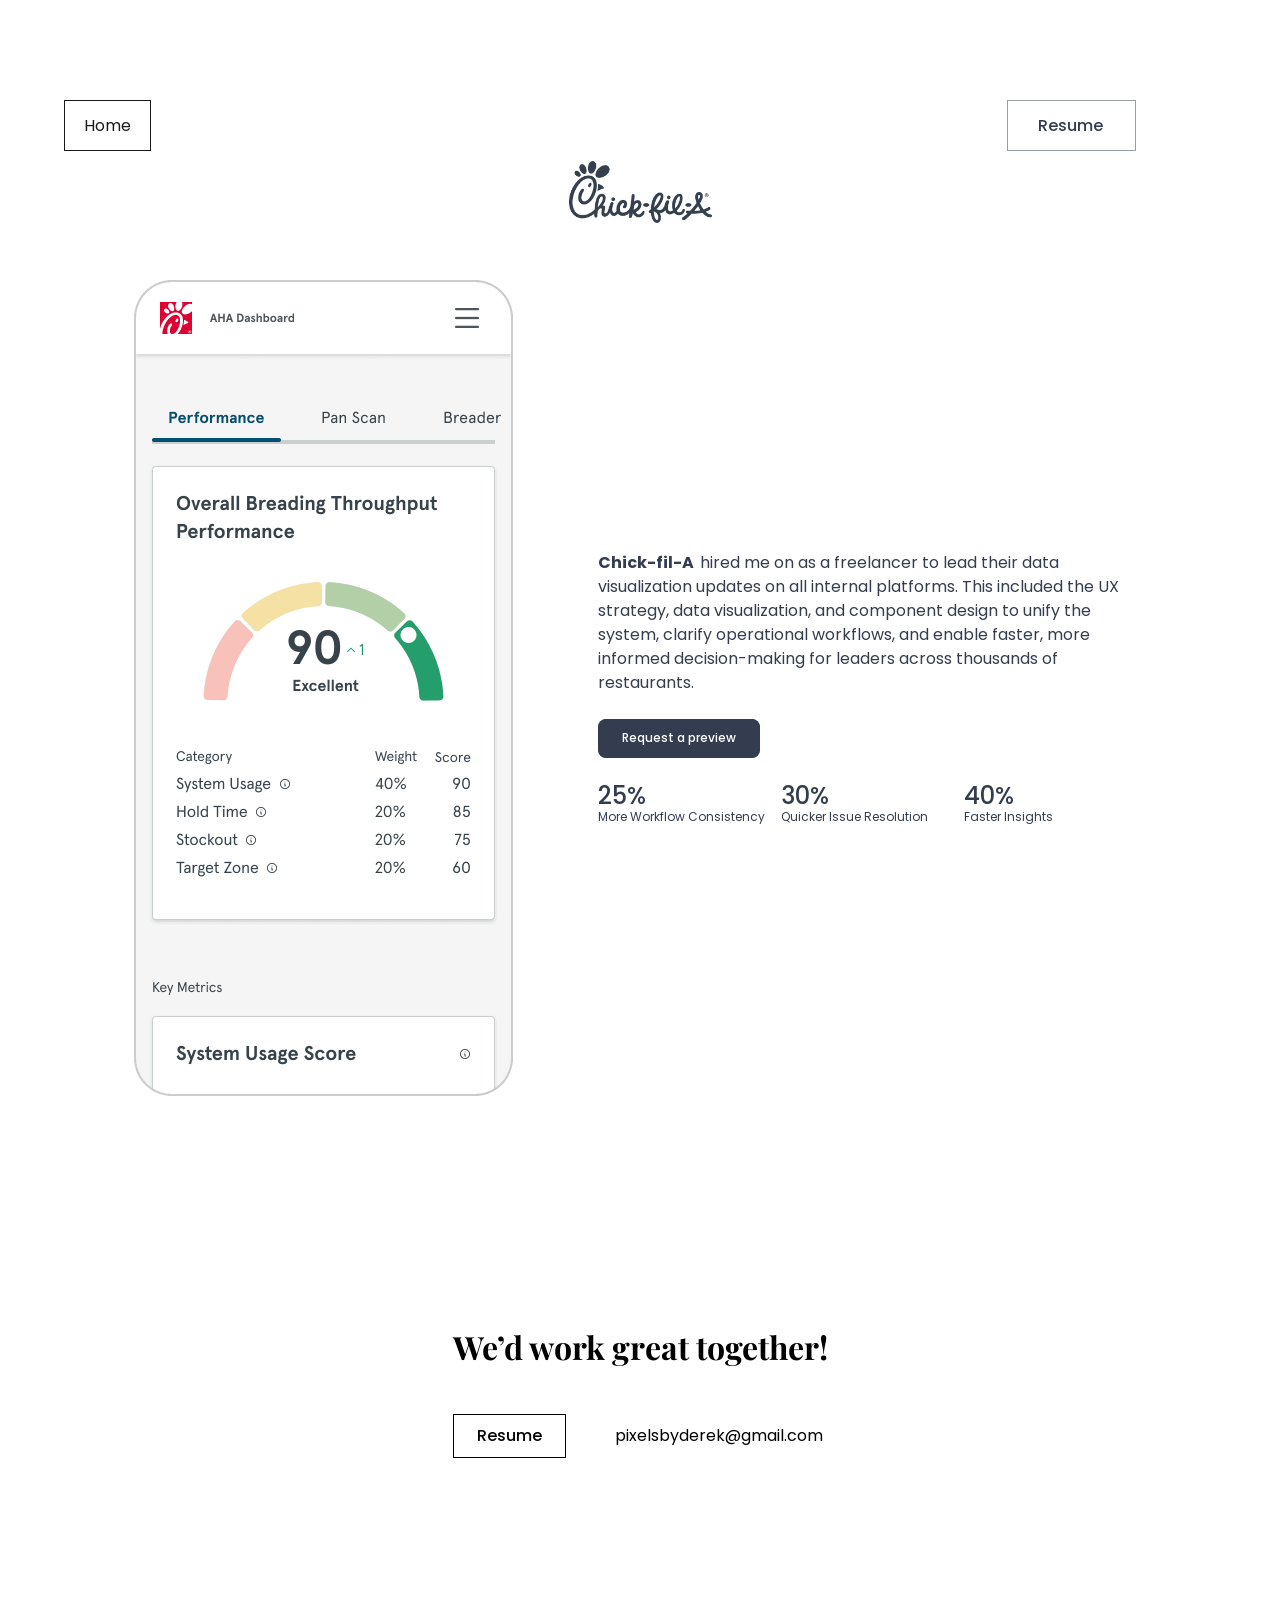
==== cfa/index.html @ c93308f5 "Publish portfolio build 7678a99" ====
<!doctype html>
<html lang="en">
<head>
<meta charset="utf-8">
<meta name="viewport" content="width=device-width">
<meta name="description" content="Made with Framer">
<meta property="og:type" content="website">
<meta property="og:title" content="My Framer Site">
<meta property="og:description" content="Made with Framer">
<meta property="og:image" content="/media/ZYox4z6nd2W5XTeRzLer0p4RrX0.png">
<meta name="twitter:card" content="summary_large_image">
<meta name="twitter:title" content="My Framer Site">
<meta name="twitter:description" content="Made with Framer">
<meta name="twitter:image" content="/media/ZYox4z6nd2W5XTeRzLer0p4RrX0.png">
<meta name="robots" content="max-image-preview:large">
<title>My Framer Site</title>
<link rel="canonical" href="https://derekjohnsondesign.com/cfa">
<meta property="og:url" content="https://derekjohnsondesign.com/cfa">
  <script type="module" crossorigin src="/assets/index-C-QWiAgJ.js"></script>
  <link rel="modulepreload" crossorigin href="/assets/portfolio-C_lI3_S6.js">
  <link rel="stylesheet" crossorigin href="/assets/portfolio-CYvaiQN4.css">
  <link rel="stylesheet" crossorigin href="/assets/index-BG8nY9Fd.css">
</head>
<body>
<div id="app"></div>
</body>
</html>
---- assets/portfolio-CYvaiQN4.css ----
@font-face{font-family:Open Sans;font-style:normal;font-weight:400;font-stretch:100%;font-display:swap;src:url(/media/memvYaGs126MiZpBA-UvWbX2vVnXBbObj2OVTSKmu1aB.woff2) format("woff2");unicode-range:U+0460-052F,U+1C80-1C8A,U+20B4,U+2DE0-2DFF,U+A640-A69F,U+FE2E-FE2F}@font-face{font-family:Open Sans;font-style:normal;font-weight:400;font-stretch:100%;font-display:swap;src:url(/media/memvYaGs126MiZpBA-UvWbX2vVnXBbObj2OVTSumu1aB.woff2) format("woff2");unicode-range:U+0301,U+0400-045F,U+0490-0491,U+04B0-04B1,U+2116}@font-face{font-family:Open Sans;font-style:normal;font-weight:400;font-stretch:100%;font-display:swap;src:url(/media/memvYaGs126MiZpBA-UvWbX2vVnXBbObj2OVTSOmu1aB.woff2) format("woff2");unicode-range:U+1F00-1FFF}@font-face{font-family:Open Sans;font-style:normal;font-weight:400;font-stretch:100%;font-display:swap;src:url(/media/memvYaGs126MiZpBA-UvWbX2vVnXBbObj2OVTSymu1aB.woff2) format("woff2");unicode-range:U+0370-0377,U+037A-037F,U+0384-038A,U+038C,U+038E-03A1,U+03A3-03FF}@font-face{font-family:Open Sans;font-style:normal;font-weight:400;font-stretch:100%;font-display:swap;src:url(/media/memvYaGs126MiZpBA-UvWbX2vVnXBbObj2OVTS2mu1aB.woff2) format("woff2");unicode-range:U+0307-0308,U+0590-05FF,U+200C-2010,U+20AA,U+25CC,U+FB1D-FB4F}@font-face{font-family:Open Sans;font-style:normal;font-weight:400;font-stretch:100%;font-display:swap;src:url(/media/memvYaGs126MiZpBA-UvWbX2vVnXBbObj2OVTVOmu1aB.woff2) format("woff2");unicode-range:U+0302-0303,U+0305,U+0307-0308,U+0310,U+0312,U+0315,U+031A,U+0326-0327,U+032C,U+032F-0330,U+0332-0333,U+0338,U+033A,U+0346,U+034D,U+0391-03A1,U+03A3-03A9,U+03B1-03C9,U+03D1,U+03D5-03D6,U+03F0-03F1,U+03F4-03F5,U+2016-2017,U+2034-2038,U+203C,U+2040,U+2043,U+2047,U+2050,U+2057,U+205F,U+2070-2071,U+2074-208E,U+2090-209C,U+20D0-20DC,U+20E1,U+20E5-20EF,U+2100-2112,U+2114-2115,U+2117-2121,U+2123-214F,U+2190,U+2192,U+2194-21AE,U+21B0-21E5,U+21F1-21F2,U+21F4-2211,U+2213-2214,U+2216-22FF,U+2308-230B,U+2310,U+2319,U+231C-2321,U+2336-237A,U+237C,U+2395,U+239B-23B7,U+23D0,U+23DC-23E1,U+2474-2475,U+25AF,U+25B3,U+25B7,U+25BD,U+25C1,U+25CA,U+25CC,U+25FB,U+266D-266F,U+27C0-27FF,U+2900-2AFF,U+2B0E-2B11,U+2B30-2B4C,U+2BFE,U+3030,U+FF5B,U+FF5D,U+1D400-1D7FF,U+1EE00-1EEFF}@font-face{font-family:Open Sans;font-style:normal;font-weight:400;font-stretch:100%;font-display:swap;src:url(/media/memvYaGs126MiZpBA-UvWbX2vVnXBbObj2OVTUGmu1aB.woff2) format("woff2");unicode-range:U+0001-000C,U+000E-001F,U+007F-009F,U+20DD-20E0,U+20E2-20E4,U+2150-218F,U+2190,U+2192,U+2194-2199,U+21AF,U+21E6-21F0,U+21F3,U+2218-2219,U+2299,U+22C4-22C6,U+2300-243F,U+2440-244A,U+2460-24FF,U+25A0-27BF,U+2800-28FF,U+2921-2922,U+2981,U+29BF,U+29EB,U+2B00-2BFF,U+4DC0-4DFF,U+FFF9-FFFB,U+10140-1018E,U+10190-1019C,U+101A0,U+101D0-101FD,U+102E0-102FB,U+10E60-10E7E,U+1D2C0-1D2D3,U+1D2E0-1D37F,U+1F000-1F0FF,U+1F100-1F1AD,U+1F1E6-1F1FF,U+1F30D-1F30F,U+1F315,U+1F31C,U+1F31E,U+1F320-1F32C,U+1F336,U+1F378,U+1F37D,U+1F382,U+1F393-1F39F,U+1F3A7-1F3A8,U+1F3AC-1F3AF,U+1F3C2,U+1F3C4-1F3C6,U+1F3CA-1F3CE,U+1F3D4-1F3E0,U+1F3ED,U+1F3F1-1F3F3,U+1F3F5-1F3F7,U+1F408,U+1F415,U+1F41F,U+1F426,U+1F43F,U+1F441-1F442,U+1F444,U+1F446-1F449,U+1F44C-1F44E,U+1F453,U+1F46A,U+1F47D,U+1F4A3,U+1F4B0,U+1F4B3,U+1F4B9,U+1F4BB,U+1F4BF,U+1F4C8-1F4CB,U+1F4D6,U+1F4DA,U+1F4DF,U+1F4E3-1F4E6,U+1F4EA-1F4ED,U+1F4F7,U+1F4F9-1F4FB,U+1F4FD-1F4FE,U+1F503,U+1F507-1F50B,U+1F50D,U+1F512-1F513,U+1F53E-1F54A,U+1F54F-1F5FA,U+1F610,U+1F650-1F67F,U+1F687,U+1F68D,U+1F691,U+1F694,U+1F698,U+1F6AD,U+1F6B2,U+1F6B9-1F6BA,U+1F6BC,U+1F6C6-1F6CF,U+1F6D3-1F6D7,U+1F6E0-1F6EA,U+1F6F0-1F6F3,U+1F6F7-1F6FC,U+1F700-1F7FF,U+1F800-1F80B,U+1F810-1F847,U+1F850-1F859,U+1F860-1F887,U+1F890-1F8AD,U+1F8B0-1F8BB,U+1F8C0-1F8C1,U+1F900-1F90B,U+1F93B,U+1F946,U+1F984,U+1F996,U+1F9E9,U+1FA00-1FA6F,U+1FA70-1FA7C,U+1FA80-1FA89,U+1FA8F-1FAC6,U+1FACE-1FADC,U+1FADF-1FAE9,U+1FAF0-1FAF8,U+1FB00-1FBFF}@font-face{font-family:Open Sans;font-style:normal;font-weight:400;font-stretch:100%;font-display:swap;src:url(/media/memvYaGs126MiZpBA-UvWbX2vVnXBbObj2OVTSCmu1aB.woff2) format("woff2");unicode-range:U+0102-0103,U+0110-0111,U+0128-0129,U+0168-0169,U+01A0-01A1,U+01AF-01B0,U+0300-0301,U+0303-0304,U+0308-0309,U+0323,U+0329,U+1EA0-1EF9,U+20AB}@font-face{font-family:Open Sans;font-style:normal;font-weight:400;font-stretch:100%;font-display:swap;src:url(/media/memvYaGs126MiZpBA-UvWbX2vVnXBbObj2OVTSGmu1aB.woff2) format("woff2");unicode-range:U+0100-02BA,U+02BD-02C5,U+02C7-02CC,U+02CE-02D7,U+02DD-02FF,U+0304,U+0308,U+0329,U+1D00-1DBF,U+1E00-1E9F,U+1EF2-1EFF,U+2020,U+20A0-20AB,U+20AD-20C0,U+2113,U+2C60-2C7F,U+A720-A7FF}@font-face{font-family:Open Sans;font-style:normal;font-weight:400;font-stretch:100%;font-display:swap;src:url(/media/memvYaGs126MiZpBA-UvWbX2vVnXBbObj2OVTS-muw.woff2) format("woff2");unicode-range:U+0000-00FF,U+0131,U+0152-0153,U+02BB-02BC,U+02C6,U+02DA,U+02DC,U+0304,U+0308,U+0329,U+2000-206F,U+20AC,U+2122,U+2191,U+2193,U+2212,U+2215,U+FEFF,U+FFFD}@font-face{font-family:Open Sans;font-style:normal;font-weight:700;font-stretch:100%;font-display:swap;src:url(/media/memvYaGs126MiZpBA-UvWbX2vVnXBbObj2OVTSKmu1aB.woff2) format("woff2");unicode-range:U+0460-052F,U+1C80-1C8A,U+20B4,U+2DE0-2DFF,U+A640-A69F,U+FE2E-FE2F}@font-face{font-family:Open Sans;font-style:normal;font-weight:700;font-stretch:100%;font-display:swap;src:url(/media/memvYaGs126MiZpBA-UvWbX2vVnXBbObj2OVTSumu1aB.woff2) format("woff2");unicode-range:U+0301,U+0400-045F,U+0490-0491,U+04B0-04B1,U+2116}@font-face{font-family:Open Sans;font-style:normal;font-weight:700;font-stretch:100%;font-display:swap;src:url(/media/memvYaGs126MiZpBA-UvWbX2vVnXBbObj2OVTSOmu1aB.woff2) format("woff2");unicode-range:U+1F00-1FFF}@font-face{font-family:Open Sans;font-style:normal;font-weight:700;font-stretch:100%;font-display:swap;src:url(/media/memvYaGs126MiZpBA-UvWbX2vVnXBbObj2OVTSymu1aB.woff2) format("woff2");unicode-range:U+0370-0377,U+037A-037F,U+0384-038A,U+038C,U+038E-03A1,U+03A3-03FF}@font-face{font-family:Open Sans;font-style:normal;font-weight:700;font-stretch:100%;font-display:swap;src:url(/media/memvYaGs126MiZpBA-UvWbX2vVnXBbObj2OVTS2mu1aB.woff2) format("woff2");unicode-range:U+0307-0308,U+0590-05FF,U+200C-2010,U+20AA,U+25CC,U+FB1D-FB4F}@font-face{font-family:Open Sans;font-style:normal;font-weight:700;font-stretch:100%;font-display:swap;src:url(/media/memvYaGs126MiZpBA-UvWbX2vVnXBbObj2OVTVOmu1aB.woff2) format("woff2");unicode-range:U+0302-0303,U+0305,U+0307-0308,U+0310,U+0312,U+0315,U+031A,U+0326-0327,U+032C,U+032F-0330,U+0332-0333,U+0338,U+033A,U+0346,U+034D,U+0391-03A1,U+03A3-03A9,U+03B1-03C9,U+03D1,U+03D5-03D6,U+03F0-03F1,U+03F4-03F5,U+2016-2017,U+2034-2038,U+203C,U+2040,U+2043,U+2047,U+2050,U+2057,U+205F,U+2070-2071,U+2074-208E,U+2090-209C,U+20D0-20DC,U+20E1,U+20E5-20EF,U+2100-2112,U+2114-2115,U+2117-2121,U+2123-214F,U+2190,U+2192,U+2194-21AE,U+21B0-21E5,U+21F1-21F2,U+21F4-2211,U+2213-2214,U+2216-22FF,U+2308-230B,U+2310,U+2319,U+231C-2321,U+2336-237A,U+237C,U+2395,U+239B-23B7,U+23D0,U+23DC-23E1,U+2474-2475,U+25AF,U+25B3,U+25B7,U+25BD,U+25C1,U+25CA,U+25CC,U+25FB,U+266D-266F,U+27C0-27FF,U+2900-2AFF,U+2B0E-2B11,U+2B30-2B4C,U+2BFE,U+3030,U+FF5B,U+FF5D,U+1D400-1D7FF,U+1EE00-1EEFF}@font-face{font-family:Open Sans;font-style:normal;font-weight:700;font-stretch:100%;font-display:swap;src:url(/media/memvYaGs126MiZpBA-UvWbX2vVnXBbObj2OVTUGmu1aB.woff2) format("woff2");unicode-range:U+0001-000C,U+000E-001F,U+007F-009F,U+20DD-20E0,U+20E2-20E4,U+2150-218F,U+2190,U+2192,U+2194-2199,U+21AF,U+21E6-21F0,U+21F3,U+2218-2219,U+2299,U+22C4-22C6,U+2300-243F,U+2440-244A,U+2460-24FF,U+25A0-27BF,U+2800-28FF,U+2921-2922,U+2981,U+29BF,U+29EB,U+2B00-2BFF,U+4DC0-4DFF,U+FFF9-FFFB,U+10140-1018E,U+10190-1019C,U+101A0,U+101D0-101FD,U+102E0-102FB,U+10E60-10E7E,U+1D2C0-1D2D3,U+1D2E0-1D37F,U+1F000-1F0FF,U+1F100-1F1AD,U+1F1E6-1F1FF,U+1F30D-1F30F,U+1F315,U+1F31C,U+1F31E,U+1F320-1F32C,U+1F336,U+1F378,U+1F37D,U+1F382,U+1F393-1F39F,U+1F3A7-1F3A8,U+1F3AC-1F3AF,U+1F3C2,U+1F3C4-1F3C6,U+1F3CA-1F3CE,U+1F3D4-1F3E0,U+1F3ED,U+1F3F1-1F3F3,U+1F3F5-1F3F7,U+1F408,U+1F415,U+1F41F,U+1F426,U+1F43F,U+1F441-1F442,U+1F444,U+1F446-1F449,U+1F44C-1F44E,U+1F453,U+1F46A,U+1F47D,U+1F4A3,U+1F4B0,U+1F4B3,U+1F4B9,U+1F4BB,U+1F4BF,U+1F4C8-1F4CB,U+1F4D6,U+1F4DA,U+1F4DF,U+1F4E3-1F4E6,U+1F4EA-1F4ED,U+1F4F7,U+1F4F9-1F4FB,U+1F4FD-1F4FE,U+1F503,U+1F507-1F50B,U+1F50D,U+1F512-1F513,U+1F53E-1F54A,U+1F54F-1F5FA,U+1F610,U+1F650-1F67F,U+1F687,U+1F68D,U+1F691,U+1F694,U+1F698,U+1F6AD,U+1F6B2,U+1F6B9-1F6BA,U+1F6BC,U+1F6C6-1F6CF,U+1F6D3-1F6D7,U+1F6E0-1F6EA,U+1F6F0-1F6F3,U+1F6F7-1F6FC,U+1F700-1F7FF,U+1F800-1F80B,U+1F810-1F847,U+1F850-1F859,U+1F860-1F887,U+1F890-1F8AD,U+1F8B0-1F8BB,U+1F8C0-1F8C1,U+1F900-1F90B,U+1F93B,U+1F946,U+1F984,U+1F996,U+1F9E9,U+1FA00-1FA6F,U+1FA70-1FA7C,U+1FA80-1FA89,U+1FA8F-1FAC6,U+1FACE-1FADC,U+1FADF-1FAE9,U+1FAF0-1FAF8,U+1FB00-1FBFF}@font-face{font-family:Open Sans;font-style:normal;font-weight:700;font-stretch:100%;font-display:swap;src:url(/media/memvYaGs126MiZpBA-UvWbX2vVnXBbObj2OVTSCmu1aB.woff2) format("woff2");unicode-range:U+0102-0103,U+0110-0111,U+0128-0129,U+0168-0169,U+01A0-01A1,U+01AF-01B0,U+0300-0301,U+0303-0304,U+0308-0309,U+0323,U+0329,U+1EA0-1EF9,U+20AB}@font-face{font-family:Open Sans;font-style:normal;font-weight:700;font-stretch:100%;font-display:swap;src:url(/media/memvYaGs126MiZpBA-UvWbX2vVnXBbObj2OVTSGmu1aB.woff2) format("woff2");unicode-range:U+0100-02BA,U+02BD-02C5,U+02C7-02CC,U+02CE-02D7,U+02DD-02FF,U+0304,U+0308,U+0329,U+1D00-1DBF,U+1E00-1E9F,U+1EF2-1EFF,U+2020,U+20A0-20AB,U+20AD-20C0,U+2113,U+2C60-2C7F,U+A720-A7FF}@font-face{font-family:Open Sans;font-style:normal;font-weight:700;font-stretch:100%;font-display:swap;src:url(/media/memvYaGs126MiZpBA-UvWbX2vVnXBbObj2OVTS-muw.woff2) format("woff2");unicode-range:U+0000-00FF,U+0131,U+0152-0153,U+02BB-02BC,U+02C6,U+02DA,U+02DC,U+0304,U+0308,U+0329,U+2000-206F,U+20AC,U+2122,U+2191,U+2193,U+2212,U+2215,U+FEFF,U+FFFD}@font-face{font-family:Playfair Display;font-style:italic;font-weight:400;font-display:swap;src:url(/media/nuFRD-vYSZviVYUb_rj3ij__anPXDTnCjmHKM4nYO7KN_qiTXtXA-W2r.woff2) format("woff2");unicode-range:U+0301,U+0400-045F,U+0490-0491,U+04B0-04B1,U+2116}@font-face{font-family:Playfair Display;font-style:italic;font-weight:400;font-display:swap;src:url(/media/nuFRD-vYSZviVYUb_rj3ij__anPXDTnCjmHKM4nYO7KN_qiTXt7A-W2r.woff2) format("woff2");unicode-range:U+0102-0103,U+0110-0111,U+0128-0129,U+0168-0169,U+01A0-01A1,U+01AF-01B0,U+0300-0301,U+0303-0304,U+0308-0309,U+0323,U+0329,U+1EA0-1EF9,U+20AB}@font-face{font-family:Playfair Display;font-style:italic;font-weight:400;font-display:swap;src:url(/media/nuFRD-vYSZviVYUb_rj3ij__anPXDTnCjmHKM4nYO7KN_qiTXt_A-W2r.woff2) format("woff2");unicode-range:U+0100-02BA,U+02BD-02C5,U+02C7-02CC,U+02CE-02D7,U+02DD-02FF,U+0304,U+0308,U+0329,U+1D00-1DBF,U+1E00-1E9F,U+1EF2-1EFF,U+2020,U+20A0-20AB,U+20AD-20C0,U+2113,U+2C60-2C7F,U+A720-A7FF}@font-face{font-family:Playfair Display;font-style:italic;font-weight:400;font-display:swap;src:url(/media/nuFRD-vYSZviVYUb_rj3ij__anPXDTnCjmHKM4nYO7KN_qiTXtHA-Q.woff2) format("woff2");unicode-range:U+0000-00FF,U+0131,U+0152-0153,U+02BB-02BC,U+02C6,U+02DA,U+02DC,U+0304,U+0308,U+0329,U+2000-206F,U+20AC,U+2122,U+2191,U+2193,U+2212,U+2215,U+FEFF,U+FFFD}@font-face{font-family:Playfair Display;font-style:normal;font-weight:400;font-display:swap;src:url(/media/nuFiD-vYSZviVYUb_rj3ij__anPXDTjYgFE_.woff2) format("woff2");unicode-range:U+0301,U+0400-045F,U+0490-0491,U+04B0-04B1,U+2116}@font-face{font-family:Playfair Display;font-style:normal;font-weight:400;font-display:swap;src:url(/media/nuFiD-vYSZviVYUb_rj3ij__anPXDTPYgFE_.woff2) format("woff2");unicode-range:U+0102-0103,U+0110-0111,U+0128-0129,U+0168-0169,U+01A0-01A1,U+01AF-01B0,U+0300-0301,U+0303-0304,U+0308-0309,U+0323,U+0329,U+1EA0-1EF9,U+20AB}@font-face{font-family:Playfair Display;font-style:normal;font-weight:400;font-display:swap;src:url(/media/nuFiD-vYSZviVYUb_rj3ij__anPXDTLYgFE_.woff2) format("woff2");unicode-range:U+0100-02BA,U+02BD-02C5,U+02C7-02CC,U+02CE-02D7,U+02DD-02FF,U+0304,U+0308,U+0329,U+1D00-1DBF,U+1E00-1E9F,U+1EF2-1EFF,U+2020,U+20A0-20AB,U+20AD-20C0,U+2113,U+2C60-2C7F,U+A720-A7FF}@font-face{font-family:Playfair Display;font-style:normal;font-weight:400;font-display:swap;src:url(/media/nuFiD-vYSZviVYUb_rj3ij__anPXDTzYgA.woff2) format("woff2");unicode-range:U+0000-00FF,U+0131,U+0152-0153,U+02BB-02BC,U+02C6,U+02DA,U+02DC,U+0304,U+0308,U+0329,U+2000-206F,U+20AC,U+2122,U+2191,U+2193,U+2212,U+2215,U+FEFF,U+FFFD}@font-face{font-family:Playfair Display;font-style:normal;font-weight:500;font-display:swap;src:url(/media/nuFiD-vYSZviVYUb_rj3ij__anPXDTjYgFE_.woff2) format("woff2");unicode-range:U+0301,U+0400-045F,U+0490-0491,U+04B0-04B1,U+2116}@font-face{font-family:Playfair Display;font-style:normal;font-weight:500;font-display:swap;src:url(/media/nuFiD-vYSZviVYUb_rj3ij__anPXDTPYgFE_.woff2) format("woff2");unicode-range:U+0102-0103,U+0110-0111,U+0128-0129,U+0168-0169,U+01A0-01A1,U+01AF-01B0,U+0300-0301,U+0303-0304,U+0308-0309,U+0323,U+0329,U+1EA0-1EF9,U+20AB}@font-face{font-family:Playfair Display;font-style:normal;font-weight:500;font-display:swap;src:url(/media/nuFiD-vYSZviVYUb_rj3ij__anPXDTLYgFE_.woff2) format("woff2");unicode-range:U+0100-02BA,U+02BD-02C5,U+02C7-02CC,U+02CE-02D7,U+02DD-02FF,U+0304,U+0308,U+0329,U+1D00-1DBF,U+1E00-1E9F,U+1EF2-1EFF,U+2020,U+20A0-20AB,U+20AD-20C0,U+2113,U+2C60-2C7F,U+A720-A7FF}@font-face{font-family:Playfair Display;font-style:normal;font-weight:500;font-display:swap;src:url(/media/nuFiD-vYSZviVYUb_rj3ij__anPXDTzYgA.woff2) format("woff2");unicode-range:U+0000-00FF,U+0131,U+0152-0153,U+02BB-02BC,U+02C6,U+02DA,U+02DC,U+0304,U+0308,U+0329,U+2000-206F,U+20AC,U+2122,U+2191,U+2193,U+2212,U+2215,U+FEFF,U+FFFD}@font-face{font-family:Playfair Display;font-style:normal;font-weight:600;font-display:swap;src:url(/media/nuFiD-vYSZviVYUb_rj3ij__anPXDTjYgFE_.woff2) format("woff2");unicode-range:U+0301,U+0400-045F,U+0490-0491,U+04B0-04B1,U+2116}@font-face{font-family:Playfair Display;font-style:normal;font-weight:600;font-display:swap;src:url(/media/nuFiD-vYSZviVYUb_rj3ij__anPXDTPYgFE_.woff2) format("woff2");unicode-range:U+0102-0103,U+0110-0111,U+0128-0129,U+0168-0169,U+01A0-01A1,U+01AF-01B0,U+0300-0301,U+0303-0304,U+0308-0309,U+0323,U+0329,U+1EA0-1EF9,U+20AB}@font-face{font-family:Playfair Display;font-style:normal;font-weight:600;font-display:swap;src:url(/media/nuFiD-vYSZviVYUb_rj3ij__anPXDTLYgFE_.woff2) format("woff2");unicode-range:U+0100-02BA,U+02BD-02C5,U+02C7-02CC,U+02CE-02D7,U+02DD-02FF,U+0304,U+0308,U+0329,U+1D00-1DBF,U+1E00-1E9F,U+1EF2-1EFF,U+2020,U+20A0-20AB,U+20AD-20C0,U+2113,U+2C60-2C7F,U+A720-A7FF}@font-face{font-family:Playfair Display;font-style:normal;font-weight:600;font-display:swap;src:url(/media/nuFiD-vYSZviVYUb_rj3ij__anPXDTzYgA.woff2) format("woff2");unicode-range:U+0000-00FF,U+0131,U+0152-0153,U+02BB-02BC,U+02C6,U+02DA,U+02DC,U+0304,U+0308,U+0329,U+2000-206F,U+20AC,U+2122,U+2191,U+2193,U+2212,U+2215,U+FEFF,U+FFFD}@font-face{font-family:Playfair Display;font-style:normal;font-weight:700;font-display:swap;src:url(/media/nuFiD-vYSZviVYUb_rj3ij__anPXDTjYgFE_.woff2) format("woff2");unicode-range:U+0301,U+0400-045F,U+0490-0491,U+04B0-04B1,U+2116}@font-face{font-family:Playfair Display;font-style:normal;font-weight:700;font-display:swap;src:url(/media/nuFiD-vYSZviVYUb_rj3ij__anPXDTPYgFE_.woff2) format("woff2");unicode-range:U+0102-0103,U+0110-0111,U+0128-0129,U+0168-0169,U+01A0-01A1,U+01AF-01B0,U+0300-0301,U+0303-0304,U+0308-0309,U+0323,U+0329,U+1EA0-1EF9,U+20AB}@font-face{font-family:Playfair Display;font-style:normal;font-weight:700;font-display:swap;src:url(/media/nuFiD-vYSZviVYUb_rj3ij__anPXDTLYgFE_.woff2) format("woff2");unicode-range:U+0100-02BA,U+02BD-02C5,U+02C7-02CC,U+02CE-02D7,U+02DD-02FF,U+0304,U+0308,U+0329,U+1D00-1DBF,U+1E00-1E9F,U+1EF2-1EFF,U+2020,U+20A0-20AB,U+20AD-20C0,U+2113,U+2C60-2C7F,U+A720-A7FF}@font-face{font-family:Playfair Display;font-style:normal;font-weight:700;font-display:swap;src:url(/media/nuFiD-vYSZviVYUb_rj3ij__anPXDTzYgA.woff2) format("woff2");unicode-range:U+0000-00FF,U+0131,U+0152-0153,U+02BB-02BC,U+02C6,U+02DA,U+02DC,U+0304,U+0308,U+0329,U+2000-206F,U+20AC,U+2122,U+2191,U+2193,U+2212,U+2215,U+FEFF,U+FFFD}@font-face{font-family:Poppins;font-style:normal;font-weight:400;font-display:swap;src:url(/media/pxiEyp8kv8JHgFVrJJbecmNE.woff2) format("woff2");unicode-range:U+0900-097F,U+1CD0-1CF9,U+200C-200D,U+20A8,U+20B9,U+20F0,U+25CC,U+A830-A839,U+A8E0-A8FF,U+11B00-11B09}@font-face{font-family:Poppins;font-style:normal;font-weight:400;font-display:swap;src:url(/media/pxiEyp8kv8JHgFVrJJnecmNE.woff2) format("woff2");unicode-range:U+0100-02BA,U+02BD-02C5,U+02C7-02CC,U+02CE-02D7,U+02DD-02FF,U+0304,U+0308,U+0329,U+1D00-1DBF,U+1E00-1E9F,U+1EF2-1EFF,U+2020,U+20A0-20AB,U+20AD-20C0,U+2113,U+2C60-2C7F,U+A720-A7FF}@font-face{font-family:Poppins;font-style:normal;font-weight:400;font-display:swap;src:url(/media/pxiEyp8kv8JHgFVrJJfecg.woff2) format("woff2");unicode-range:U+0000-00FF,U+0131,U+0152-0153,U+02BB-02BC,U+02C6,U+02DA,U+02DC,U+0304,U+0308,U+0329,U+2000-206F,U+20AC,U+2122,U+2191,U+2193,U+2212,U+2215,U+FEFF,U+FFFD}@font-face{font-family:Poppins;font-style:normal;font-weight:500;font-display:swap;src:url(/media/pxiByp8kv8JHgFVrLGT9Z11lFc-K.woff2) format("woff2");unicode-range:U+0900-097F,U+1CD0-1CF9,U+200C-200D,U+20A8,U+20B9,U+20F0,U+25CC,U+A830-A839,U+A8E0-A8FF,U+11B00-11B09}@font-face{font-family:Poppins;font-style:normal;font-weight:500;font-display:swap;src:url(/media/pxiByp8kv8JHgFVrLGT9Z1JlFc-K.woff2) format("woff2");unicode-range:U+0100-02BA,U+02BD-02C5,U+02C7-02CC,U+02CE-02D7,U+02DD-02FF,U+0304,U+0308,U+0329,U+1D00-1DBF,U+1E00-1E9F,U+1EF2-1EFF,U+2020,U+20A0-20AB,U+20AD-20C0,U+2113,U+2C60-2C7F,U+A720-A7FF}@font-face{font-family:Poppins;font-style:normal;font-weight:500;font-display:swap;src:url(/media/pxiByp8kv8JHgFVrLGT9Z1xlFQ.woff2) format("woff2");unicode-range:U+0000-00FF,U+0131,U+0152-0153,U+02BB-02BC,U+02C6,U+02DA,U+02DC,U+0304,U+0308,U+0329,U+2000-206F,U+20AC,U+2122,U+2191,U+2193,U+2212,U+2215,U+FEFF,U+FFFD}@font-face{font-family:Poppins;font-style:normal;font-weight:600;font-display:swap;src:url(/media/pxiByp8kv8JHgFVrLEj6Z11lFc-K.woff2) format("woff2");unicode-range:U+0900-097F,U+1CD0-1CF9,U+200C-200D,U+20A8,U+20B9,U+20F0,U+25CC,U+A830-A839,U+A8E0-A8FF,U+11B00-11B09}@font-face{font-family:Poppins;font-style:normal;font-weight:600;font-display:swap;src:url(/media/pxiByp8kv8JHgFVrLEj6Z1JlFc-K.woff2) format("woff2");unicode-range:U+0100-02BA,U+02BD-02C5,U+02C7-02CC,U+02CE-02D7,U+02DD-02FF,U+0304,U+0308,U+0329,U+1D00-1DBF,U+1E00-1E9F,U+1EF2-1EFF,U+2020,U+20A0-20AB,U+20AD-20C0,U+2113,U+2C60-2C7F,U+A720-A7FF}@font-face{font-family:Poppins;font-style:normal;font-weight:600;font-display:swap;src:url(/media/pxiByp8kv8JHgFVrLEj6Z1xlFQ.woff2) format("woff2");unicode-range:U+0000-00FF,U+0131,U+0152-0153,U+02BB-02BC,U+02C6,U+02DA,U+02DC,U+0304,U+0308,U+0329,U+2000-206F,U+20AC,U+2122,U+2191,U+2193,U+2212,U+2215,U+FEFF,U+FFFD}@font-face{font-family:Poppins;font-style:normal;font-weight:700;font-display:swap;src:url(/media/pxiByp8kv8JHgFVrLCz7Z11lFc-K.woff2) format("woff2");unicode-range:U+0900-097F,U+1CD0-1CF9,U+200C-200D,U+20A8,U+20B9,U+20F0,U+25CC,U+A830-A839,U+A8E0-A8FF,U+11B00-11B09}@font-face{font-family:Poppins;font-style:normal;font-weight:700;font-display:swap;src:url(/media/pxiByp8kv8JHgFVrLCz7Z1JlFc-K.woff2) format("woff2");unicode-range:U+0100-02BA,U+02BD-02C5,U+02C7-02CC,U+02CE-02D7,U+02DD-02FF,U+0304,U+0308,U+0329,U+1D00-1DBF,U+1E00-1E9F,U+1EF2-1EFF,U+2020,U+20A0-20AB,U+20AD-20C0,U+2113,U+2C60-2C7F,U+A720-A7FF}@font-face{font-family:Poppins;font-style:normal;font-weight:700;font-display:swap;src:url(/media/pxiByp8kv8JHgFVrLCz7Z1xlFQ.woff2) format("woff2");unicode-range:U+0000-00FF,U+0131,U+0152-0153,U+02BB-02BC,U+02C6,U+02DA,U+02DC,U+0304,U+0308,U+0329,U+2000-206F,U+20AC,U+2122,U+2191,U+2193,U+2212,U+2215,U+FEFF,U+FFFD}@font-face{font-family:Playfair Display;font-style:normal;font-weight:900;src:url(/media/nuFvD-vYSZviVYUb_rj3ij__anPXJzDwcbmjWBN2PKfsunDTbtPY_Q.woff2) format("woff2");unicode-range:U+0301,U+0400-045F,U+0490-0491,U+04B0-04B1,U+2116}@font-face{font-family:Playfair Display;font-style:normal;font-weight:900;src:url(/media/nuFvD-vYSZviVYUb_rj3ij__anPXJzDwcbmjWBN2PKfsunDYbtPY_Q.woff2) format("woff2");unicode-range:U+0102-0103,U+0110-0111,U+0128-0129,U+0168-0169,U+01A0-01A1,U+01AF-01B0,U+0300-0301,U+0303-0304,U+0308-0309,U+0323,U+0329,U+1EA0-1EF9,U+20AB}@font-face{font-family:Playfair Display;font-style:normal;font-weight:900;src:url(/media/nuFvD-vYSZviVYUb_rj3ij__anPXJzDwcbmjWBN2PKfsunDZbtPY_Q.woff2) format("woff2");unicode-range:U+0100-02BA,U+02BD-02C5,U+02C7-02CC,U+02CE-02D7,U+02DD-02FF,U+0304,U+0308,U+0329,U+1D00-1DBF,U+1E00-1E9F,U+1EF2-1EFF,U+2020,U+20A0-20AB,U+20AD-20C0,U+2113,U+2C60-2C7F,U+A720-A7FF}@font-face{font-family:Playfair Display;font-style:normal;font-weight:900;src:url(/media/nuFvD-vYSZviVYUb_rj3ij__anPXJzDwcbmjWBN2PKfsunDXbtM.woff2) format("woff2");unicode-range:U+0000-00FF,U+0131,U+0152-0153,U+02BB-02BC,U+02C6,U+02DA,U+02DC,U+0304,U+0308,U+0329,U+2000-206F,U+20AC,U+2122,U+2191,U+2193,U+2212,U+2215,U+FEFF,U+FFFD}@font-face{font-family:Poppins;font-style:normal;font-weight:900;src:url(/media/pxiByp8kv8JHgFVrLBT5Z11lFc-K.woff2) format("woff2");unicode-range:U+0900-097F,U+1CD0-1CF9,U+200C-200D,U+20A8,U+20B9,U+20F0,U+25CC,U+A830-A839,U+A8E0-A8FF,U+11B00-11B09}@font-face{font-family:Poppins;font-style:normal;font-weight:900;src:url(/media/pxiByp8kv8JHgFVrLBT5Z1JlFc-K.woff2) format("woff2");unicode-range:U+0100-02BA,U+02BD-02C5,U+02C7-02CC,U+02CE-02D7,U+02DD-02FF,U+0304,U+0308,U+0329,U+1D00-1DBF,U+1E00-1E9F,U+1EF2-1EFF,U+2020,U+20A0-20AB,U+20AD-20C0,U+2113,U+2C60-2C7F,U+A720-A7FF}@font-face{font-family:Poppins;font-style:normal;font-weight:900;src:url(/media/pxiByp8kv8JHgFVrLBT5Z1xlFQ.woff2) format("woff2");unicode-range:U+0000-00FF,U+0131,U+0152-0153,U+02BB-02BC,U+02C6,U+02DA,U+02DC,U+0304,U+0308,U+0329,U+2000-206F,U+20AC,U+2122,U+2191,U+2193,U+2212,U+2215,U+FEFF,U+FFFD}@font-face{font-family:Inter;src:url(/media/5vvr9Vy74if2I6bQbJvbw7SY1pQ.woff2);font-display:swap;font-style:normal;font-weight:400;unicode-range:U+0460-052F,U+1C80-1C88,U+20B4,U+2DE0-2DFF,U+A640-A69F,U+FE2E-FE2F}@font-face{font-family:Inter;src:url(/media/EOr0mi4hNtlgWNn9if640EZzXCo.woff2);font-display:swap;font-style:normal;font-weight:400;unicode-range:U+0301,U+0400-045F,U+0490-0491,U+04B0-04B1,U+2116}@font-face{font-family:Inter;src:url(/media/Y9k9QrlZAqio88Klkmbd8VoMQc.woff2);font-display:swap;font-style:normal;font-weight:400;unicode-range:U+1F00-1FFF}@font-face{font-family:Inter;src:url(/media/OYrD2tBIBPvoJXiIHnLoOXnY9M.woff2);font-display:swap;font-style:normal;font-weight:400;unicode-range:U+0370-03FF}@font-face{font-family:Inter;src:url(/media/JeYwfuaPfZHQhEG8U5gtPDZ7WQ.woff2);font-display:swap;font-style:normal;font-weight:400;unicode-range:U+0100-024F,U+0259,U+1E00-1EFF,U+2020,U+20A0-20AB,U+20AD-20CF,U+2113,U+2C60-2C7F,U+A720-A7FF}@font-face{font-family:Inter;src:url(/media/GrgcKwrN6d3Uz8EwcLHZxwEfC4.woff2);font-display:swap;font-style:normal;font-weight:400;unicode-range:U+0000-00FF,U+0131,U+0152-0153,U+02BB-02BC,U+02C6,U+02DA,U+02DC,U+2000-206F,U+2070,U+2074-207E,U+2080-208E,U+20AC,U+2122,U+2191,U+2193,U+2212,U+2215,U+FEFF,U+FFFD}@font-face{font-family:Inter;src:url(/media/b6Y37FthZeALduNqHicBT6FutY.woff2);font-display:swap;font-style:normal;font-weight:400;unicode-range:U+0102-0103,U+0110-0111,U+0128-0129,U+0168-0169,U+01A0-01A1,U+01AF-01B0,U+1EA0-1EF9,U+20AB}@font-face{font-family:Poppins Placeholder;src:local("Arial");ascent-override:92.83%;descent-override:30.94%;line-gap-override:8.84%;size-adjust:113.11%}@font-face{font-family:Playfair Display Placeholder;src:local("Times New Roman");ascent-override:97.38%;descent-override:22.59%;line-gap-override:0%;size-adjust:111.11%}@font-face{font-family:Open Sans Placeholder;src:local("Arial");ascent-override:101.58%;descent-override:27.84%;line-gap-override:0%;size-adjust:105.22%}@font-face{font-family:Inter Placeholder;src:local("Arial");ascent-override:89.79%;descent-override:22.36%;line-gap-override:0%;size-adjust:107.89%}#main .mobile-selected-work{width:min(100% - 32px,620px);margin:24px auto 0;color:#343d4f;font:500 14px/1.4 Poppins,sans-serif}#main .mobile-selected-work p{margin:0 0 8px;font-weight:600}#main .mobile-selected-work ul{display:grid;grid-template-columns:repeat(2,minmax(0,1fr));gap:8px;padding:0;margin:0;list-style:none}#main .mobile-selected-work a{display:flex;align-items:center;min-height:44px;padding:8px 12px;border:1px solid #ccd2db;border-radius:8px;color:inherit}#main .mobile-selected-work a:hover{background-color:#f3f5f8}#main :is(.framer-RCcHt,.framer-ihJqQ,.framer-cGMWL,.framer-QPdMN)>:is(div,section){padding-top:136px}#main .framer-RCcHt .framer-1n1skam,#main .framer-QPdMN .framer-16gxi0t{padding-top:0}#main .framer-RCcHt :is(.framer-ezinn,.framer-10uf4bv){height:144px;max-width:100%}#main .framer-RCcHt .framer-x7toki{padding-bottom:32px}#main :is(.framer-RCcHt,.framer-ihJqQ) [data-framer-name="Frame 139928"],#main .framer-RCcHt [data-framer-name="Frame 140027"],#main .framer-ihJqQ [data-framer-name="Frame 138544"]{row-gap:40px}#main .framer-ihJqQ [data-framer-name="Frame 138641"],#main .framer-cGMWL :is(.framer-1fhyxe9,.framer-1h1en1w,.framer-1pl9dft,.framer-1bjzerg),#main .framer-QPdMN :is(.framer-1j0zx6k,.framer-xx6gtz,.framer-1wd531e,.framer-1e3ar8l){height:112px}#main :is(.framer-cGMWL,.framer-QPdMN)>div,#main :is(.framer-cGMWL .framer-11e1ua5,.framer-QPdMN .framer-16gxi0t){row-gap:32px}#main .case-preview-action{background-color:#343d4f;border-radius:8px;--border-color: #343d4f}#main .case-preview-action p{--framer-text-color: white !important}
---- assets/index-BG8nY9Fd.css ----
@media(min-width:2000px){.hidden-1lt73rb{display:none!important}}@media(min-width:1200px)and (max-width:1999.98px){.hidden-942vhf{display:none!important}}@media(min-width:810px)and (max-width:1199.98px){.hidden-qfw6os{display:none!important}}@media(max-width:809.98px){.hidden-130podd{display:none!important}}html,body,#main{box-sizing:border-box;margin:0;padding:0}:root{-webkit-font-smoothing:antialiased;-moz-osx-font-smoothing:grayscale}*{box-sizing:border-box;-webkit-font-smoothing:inherit}h1,h2,h3,h4,h5,h6,p,figure{margin:0}body,input,textarea,select,button{font-family:sans-serif;font-size:12px}@supports (z-index:calc(infinity)){#__framer-badge-container{--infinity:infinity}}#__framer-badge-container{pointer-events:none;width:100%;z-index:calc(var(--infinity,2147480000));justify-content:flex-end;padding:20px;display:flex;position:fixed;bottom:0}body{--framer-will-change-override:none}@supports (background:-webkit-named-image(i)) and (not (grid-template-rows:subgrid)){body{--framer-will-change-override:transform}}body{--framer-will-change-filter-override:none}@supports (background:-webkit-named-image(i)) and (not (position-area:top right)){body{--framer-will-change-filter-override:filter}}[data-framer-component-type]{position:absolute}[data-framer-component-type=Text]{cursor:inherit}[data-framer-component-text-autosized] *{white-space:pre}[data-framer-component-type=Text]>*{text-align:var(--framer-text-alignment,start)}[data-framer-component-type=Text] span span,[data-framer-component-type=Text] p span,[data-framer-component-type=Text] h1 span,[data-framer-component-type=Text] h2 span,[data-framer-component-type=Text] h3 span,[data-framer-component-type=Text] h4 span,[data-framer-component-type=Text] h5 span,[data-framer-component-type=Text] h6 span{display:block}[data-framer-component-type=Text] span span span,[data-framer-component-type=Text] p span span,[data-framer-component-type=Text] h1 span span,[data-framer-component-type=Text] h2 span span,[data-framer-component-type=Text] h3 span span,[data-framer-component-type=Text] h4 span span,[data-framer-component-type=Text] h5 span span,[data-framer-component-type=Text] h6 span span{display:unset}[data-framer-component-type=Text] div div span,[data-framer-component-type=Text] a div span,[data-framer-component-type=Text] span span span,[data-framer-component-type=Text] p span span,[data-framer-component-type=Text] h1 span span,[data-framer-component-type=Text] h2 span span,[data-framer-component-type=Text] h3 span span,[data-framer-component-type=Text] h4 span span,[data-framer-component-type=Text] h5 span span,[data-framer-component-type=Text] h6 span span,[data-framer-component-type=Text] a{font-family:var(--font-family);font-style:var(--font-style);font-weight:min(calc(var(--framer-font-weight-increase,0) + var(--font-weight,400)),900);color:var(--text-color);letter-spacing:var(--letter-spacing);font-size:var(--font-size);text-transform:var(--text-transform);--text-decoration:var(--framer-text-decoration-style,solid)var(--framer-text-decoration,none)var(--framer-text-decoration-color,currentcolor)var(--framer-text-decoration-thickness,auto);--text-decoration-skip-ink:var(--framer-text-decoration-skip-ink);--text-underline-offset:var(--framer-text-decoration-offset);line-height:var(--line-height);--font-family:var(--framer-font-family);--font-style:var(--framer-font-style);--font-weight:var(--framer-font-weight);--text-color:var(--framer-text-color);--letter-spacing:var(--framer-letter-spacing);--font-size:var(--framer-font-size);--text-transform:var(--framer-text-transform);--line-height:var(--framer-line-height)}[data-framer-component-type=Text] a,[data-framer-component-type=Text] a div span,[data-framer-component-type=Text] a span span span,[data-framer-component-type=Text] a p span span,[data-framer-component-type=Text] a h1 span span,[data-framer-component-type=Text] a h2 span span,[data-framer-component-type=Text] a h3 span span,[data-framer-component-type=Text] a h4 span span,[data-framer-component-type=Text] a h5 span span,[data-framer-component-type=Text] a h6 span span{--font-family:var(--framer-link-font-family,var(--framer-font-family));--font-style:var(--framer-link-font-style,var(--framer-font-style));--font-weight:var(--framer-link-font-weight,var(--framer-font-weight));--text-color:var(--framer-link-text-color,var(--framer-text-color));--font-size:var(--framer-link-font-size,var(--framer-font-size));--text-transform:var(--framer-link-text-transform,var(--framer-text-transform));--text-decoration:var(--framer-link-text-decoration-style,var(--framer-text-decoration-style,solid))var(--framer-link-text-decoration,var(--framer-text-decoration,none))var(--framer-link-text-decoration-color,var(--framer-text-decoration-color,currentcolor))var(--framer-link-text-decoration-thickness,var(--framer-text-decoration-thickness,auto));--text-decoration-skip-ink:var(--framer-link-text-decoration-skip-ink,var(--framer-text-decoration-skip-ink));--text-underline-offset:var(--framer-link-text-decoration-offset,var(--framer-text-decoration-offset))}[data-framer-component-type=Text] a:hover,[data-framer-component-type=Text] a div span:hover,[data-framer-component-type=Text] a span span span:hover,[data-framer-component-type=Text] a p span span:hover,[data-framer-component-type=Text] a h1 span span:hover,[data-framer-component-type=Text] a h2 span span:hover,[data-framer-component-type=Text] a h3 span span:hover,[data-framer-component-type=Text] a h4 span span:hover,[data-framer-component-type=Text] a h5 span span:hover,[data-framer-component-type=Text] a h6 span span:hover{--font-family:var(--framer-link-hover-font-family,var(--framer-link-font-family,var(--framer-font-family)));--font-style:var(--framer-link-hover-font-style,var(--framer-link-font-style,var(--framer-font-style)));--font-weight:var(--framer-link-hover-font-weight,var(--framer-link-font-weight,var(--framer-font-weight)));--text-color:var(--framer-link-hover-text-color,var(--framer-link-text-color,var(--framer-text-color)));--font-size:var(--framer-link-hover-font-size,var(--framer-link-font-size,var(--framer-font-size)));--text-transform:var(--framer-link-hover-text-transform,var(--framer-link-text-transform,var(--framer-text-transform)));--text-decoration:var(--framer-link-hover-text-decoration-style,var(--framer-link-text-decoration-style,var(--framer-text-decoration-style,solid)))var(--framer-link-hover-text-decoration,var(--framer-link-text-decoration,var(--framer-text-decoration,none)))var(--framer-link-hover-text-decoration-color,var(--framer-link-text-decoration-color,var(--framer-text-decoration-color,currentcolor)))var(--framer-link-hover-text-decoration-thickness,var(--framer-link-text-decoration-thickness,var(--framer-text-decoration-thickness,auto)));--text-decoration-skip-ink:var(--framer-link-hover-text-decoration-skip-ink,var(--framer-link-text-decoration-skip-ink,var(--framer-text-decoration-skip-ink)));--text-underline-offset:var(--framer-link-hover-text-decoration-offset,var(--framer-link-text-decoration-offset,var(--framer-text-decoration-offset)))}[data-framer-component-type=Text].isCurrent a,[data-framer-component-type=Text].isCurrent a div span,[data-framer-component-type=Text].isCurrent a span span span,[data-framer-component-type=Text].isCurrent a p span span,[data-framer-component-type=Text].isCurrent a h1 span span,[data-framer-component-type=Text].isCurrent a h2 span span,[data-framer-component-type=Text].isCurrent a h3 span span,[data-framer-component-type=Text].isCurrent a h4 span span,[data-framer-component-type=Text].isCurrent a h5 span span,[data-framer-component-type=Text].isCurrent a h6 span span{--font-family:var(--framer-link-current-font-family,var(--framer-link-font-family,var(--framer-font-family)));--font-style:var(--framer-link-current-font-style,var(--framer-link-font-style,var(--framer-font-style)));--font-weight:var(--framer-link-current-font-weight,var(--framer-link-font-weight,var(--framer-font-weight)));--text-color:var(--framer-link-current-text-color,var(--framer-link-text-color,var(--framer-text-color)));--font-size:var(--framer-link-current-font-size,var(--framer-link-font-size,var(--framer-font-size)));--text-transform:var(--framer-link-current-text-transform,var(--framer-link-text-transform,var(--framer-text-transform)));--text-decoration:var(--framer-link-current-text-decoration-style,var(--framer-link-text-decoration-style,var(--framer-text-decoration-style,solid)))var(--framer-link-current-text-decoration,var(--framer-link-text-decoration,var(--framer-text-decoration,none)))var(--framer-link-current-text-decoration-color,var(--framer-link-text-decoration-color,var(--framer-text-decoration-color,currentcolor)))var(--framer-link-current-text-decoration-thickness,var(--framer-link-text-decoration-thickness,var(--framer-text-decoration-thickness,auto)));--text-decoration-skip-ink:var(--framer-link-current-text-decoration-skip-ink,var(--framer-link-text-decoration-skip-ink,var(--framer-text-decoration-skip-ink)));--text-underline-offset:var(--framer-link-current-text-decoration-offset,var(--framer-link-text-decoration-offset,var(--framer-text-decoration-offset)))}[data-framer-component-type=RichTextContainer]{outline:none;flex-direction:column;flex-shrink:0;justify-content:flex-start;display:flex}p.framer-text,div.framer-text,figure.framer-text,h1.framer-text,h2.framer-text,h3.framer-text,h4.framer-text,h5.framer-text,h6.framer-text,ol.framer-text,ul.framer-text{margin:0;padding:0}p.framer-text,div.framer-text,h1.framer-text,h2.framer-text,h3.framer-text,h4.framer-text,h5.framer-text,h6.framer-text,li.framer-text,ol.framer-text,ul.framer-text,mark.framer-text,span.framer-text:not([data-text-fill]){font-family:var(--framer-blockquote-font-family,var(--framer-font-family,Inter,Inter Placeholder,sans-serif));font-style:var(--framer-blockquote-font-style,var(--framer-font-style,normal));font-weight:var(--framer-blockquote-font-weight,var(--framer-font-weight,400));color:var(--framer-blockquote-text-color,var(--framer-text-color,#000));font-size:calc(var(--framer-blockquote-font-size,var(--framer-font-size,16px))*var(--framer-font-size-scale,1));letter-spacing:var(--framer-blockquote-letter-spacing,var(--framer-letter-spacing,0));text-transform:var(--framer-blockquote-text-transform,var(--framer-text-transform,none));-webkit-text-decoration-line:var(--framer-blockquote-text-decoration,var(--framer-text-decoration,initial));text-decoration-line:var(--framer-blockquote-text-decoration,var(--framer-text-decoration,initial));-webkit-text-decoration-style:var(--framer-blockquote-text-decoration-style,var(--framer-text-decoration-style,initial));text-decoration-style:var(--framer-blockquote-text-decoration-style,var(--framer-text-decoration-style,initial));-webkit-text-decoration-color:var(--framer-blockquote-text-decoration-color,var(--framer-text-decoration-color,initial));text-decoration-color:var(--framer-blockquote-text-decoration-color,var(--framer-text-decoration-color,initial));text-decoration-thickness:var(--framer-blockquote-text-decoration-thickness,var(--framer-text-decoration-thickness,initial));text-decoration-skip-ink:var(--framer-blockquote-text-decoration-skip-ink,var(--framer-text-decoration-skip-ink,initial));text-underline-offset:var(--framer-blockquote-text-decoration-offset,var(--framer-text-decoration-offset,initial));line-height:var(--framer-blockquote-line-height,var(--framer-line-height,1.2em));text-align:var(--framer-blockquote-text-alignment,var(--framer-text-alignment,start));-webkit-text-stroke-width:var(--framer-text-stroke-width,initial);-webkit-text-stroke-color:var(--framer-text-stroke-color,initial);-moz-font-feature-settings:var(--framer-font-open-type-features,initial);-webkit-font-feature-settings:var(--framer-font-open-type-features,initial);font-feature-settings:var(--framer-font-open-type-features,initial);font-variation-settings:var(--framer-font-variation-axes,normal);text-wrap:var(--framer-text-wrap-override,var(--framer-text-wrap))}mark.framer-text,p.framer-text,div.framer-text,h1.framer-text,h2.framer-text,h3.framer-text,h4.framer-text,h5.framer-text,h6.framer-text,li.framer-text,ol.framer-text,ul.framer-text{background-color:var(--framer-blockquote-text-background-color,var(--framer-text-background-color,initial));border-radius:var(--framer-blockquote-text-background-radius,var(--framer-text-background-radius,initial));corner-shape:var(--framer-blockquote-text-background-corner-shape,var(--framer-text-background-corner-shape,initial));padding:var(--framer-blockquote-text-background-padding,var(--framer-text-background-padding,initial))}@supports not (color:color(display-p3 1 1 1)){p.framer-text,div.framer-text,h1.framer-text,h2.framer-text,h3.framer-text,h4.framer-text,h5.framer-text,h6.framer-text,li.framer-text,ol.framer-text,ul.framer-text,span.framer-text:not([data-text-fill]){color:var(--framer-blockquote-text-color-rgb,var(--framer-blockquote-text-color,var(--framer-text-color-rgb,var(--framer-text-color,#000))));-webkit-text-stroke-color:var(--framer-text-stroke-color-rgb,var(--framer-text-stroke-color,initial))}mark.framer-text{background-color:var(--framer-blockquote-text-background-color-rgb,var(--framer-blockquote-text-background-color,var(--framer-text-background-color-rgb,var(--framer-text-background-color,initial))))}}.framer-fit-text .framer-text{white-space:nowrap;white-space-collapse:preserve}strong.framer-text{font-family:var(--framer-blockquote-font-family-bold,var(--framer-font-family-bold));font-style:var(--framer-blockquote-font-style-bold,var(--framer-font-style-bold));font-weight:var(--framer-blockquote-font-weight-bold,var(--framer-font-weight-bold,bolder));font-variation-settings:var(--framer-blockquote-font-variation-axes-bold,var(--framer-font-variation-axes-bold))}em.framer-text{font-family:var(--framer-blockquote-font-family-italic,var(--framer-font-family-italic));font-style:var(--framer-blockquote-font-style-italic,var(--framer-font-style-italic,italic));font-weight:var(--framer-blockquote-font-weight-italic,var(--framer-font-weight-italic));font-variation-settings:var(--framer-blockquote-font-variation-axes-italic,var(--framer-font-variation-axes-italic))}em.framer-text>strong.framer-text{font-family:var(--framer-blockquote-font-family-bold-italic,var(--framer-font-family-bold-italic));font-style:var(--framer-blockquote-font-style-bold-italic,var(--framer-font-style-bold-italic,italic));font-weight:var(--framer-blockquote-font-weight-bold-italic,var(--framer-font-weight-bold-italic,bolder));font-variation-settings:var(--framer-blockquote-font-variation-axes-bold-italic,var(--framer-font-variation-axes-bold-italic))}p.framer-text:not(:first-child),div.framer-text:not(:first-child),h1.framer-text:not(:first-child),h2.framer-text:not(:first-child),h3.framer-text:not(:first-child),h4.framer-text:not(:first-child),h5.framer-text:not(:first-child),h6.framer-text:not(:first-child),ol.framer-text:not(:first-child),ul.framer-text:not(:first-child),blockquote.framer-text:not(:first-child),table.framer-text:not(:first-child),figure.framer-text:not(:first-child),.framer-image.framer-text:not(:first-child){margin-top:var(--framer-blockquote-paragraph-spacing,var(--framer-paragraph-spacing,0))}li.framer-text>ul.framer-text:nth-child(2),li.framer-text>ol.framer-text:nth-child(2){margin-top:0}.framer-text[data-text-fill]{-webkit-text-fill-color:transparent;padding:max(0em,calc(calc(1.3em - var(--framer-blockquote-line-height,var(--framer-line-height,1.3em)))/2));margin:min(0em,calc(calc(1.3em - var(--framer-blockquote-line-height,var(--framer-line-height,1.3em)))/-2));-webkit-background-clip:text;background-clip:text;display:inline-block}code.framer-text,code.framer-text span.framer-text:not([data-text-fill]){font-family:var(--framer-code-font-family,var(--framer-font-family,Inter,Inter Placeholder,sans-serif));font-style:var(--framer-blockquote-font-style,var(--framer-code-font-style,var(--framer-font-style,normal)));font-weight:var(--framer-blockquote-font-weight,var(--framer-code-font-weight,var(--framer-font-weight,400)));color:var(--framer-blockquote-text-color,var(--framer-code-text-color,var(--framer-text-color,#000)));font-size:calc(var(--framer-blockquote-font-size,var(--framer-font-size,16px))*var(--framer-font-size-scale,1));letter-spacing:var(--framer-blockquote-letter-spacing,var(--framer-letter-spacing,0));line-height:var(--framer-blockquote-line-height,var(--framer-line-height,1.2em))}@supports not (color:color(display-p3 1 1 1)){code.framer-text,code.framer-text span.framer-text:not([data-text-fill]){color:var(--framer-blockquote-text-color-rgb,var(--framer-blockquote-text-color,var(--framer-code-text-color-rgb,var(--framer-code-text-color,var(--framer-text-color-rgb,var(--framer-text-color,#000))))))}}blockquote.framer-text{unicode-bidi:initial;margin-block-start:initial;margin-block-end:initial;margin-inline-start:initial;margin-inline-end:initial}a.framer-text,a.framer-text span.framer-text:not([data-text-fill]),span.framer-text[data-nested-link],span.framer-text[data-nested-link] span.framer-text:not([data-text-fill]){color:inherit;font-family:var(--framer-blockquote-font-family,var(--framer-link-font-family,var(--framer-font-family,Inter,Inter Placeholder,sans-serif)));font-style:var(--framer-blockquote-font-style,var(--framer-link-font-style,var(--framer-font-style,normal)));font-weight:var(--framer-blockquote-font-weight,var(--framer-link-font-weight,var(--framer-font-weight,400)));font-size:calc(var(--framer-blockquote-font-size,var(--framer-font-size,16px))*var(--framer-font-size-scale,1));text-transform:var(--framer-blockquote-text-transform,var(--framer-link-text-transform,var(--framer-text-transform,none)));cursor:var(--framer-custom-cursors,pointer);background-color:initial;border-radius:var(--framer-link-text-background-radius,initial);corner-shape:var(--framer-link-text-background-corner-shape,initial);padding:var(--framer-link-text-background-padding,initial)}a.framer-text,span.framer-text[data-nested-link]{color:var(--framer-blockquote-text-color,var(--framer-link-text-color,var(--framer-text-color,#000)));-webkit-text-decoration-line:var(--framer-blockquote-text-decoration,var(--framer-link-text-decoration,var(--framer-text-decoration,initial)));text-decoration-line:var(--framer-blockquote-text-decoration,var(--framer-link-text-decoration,var(--framer-text-decoration,initial)));-webkit-text-decoration-style:var(--framer-blockquote-text-decoration-style,var(--framer-link-text-decoration-style,var(--framer-text-decoration-style,initial)));text-decoration-style:var(--framer-blockquote-text-decoration-style,var(--framer-link-text-decoration-style,var(--framer-text-decoration-style,initial)));-webkit-text-decoration-color:var(--framer-blockquote-text-decoration-color,var(--framer-link-text-decoration-color,var(--framer-text-decoration-color,initial)));text-decoration-color:var(--framer-blockquote-text-decoration-color,var(--framer-link-text-decoration-color,var(--framer-text-decoration-color,initial)));text-decoration-thickness:var(--framer-blockquote-text-decoration-thickness,var(--framer-link-text-decoration-thickness,var(--framer-text-decoration-thickness,initial)));text-decoration-skip-ink:var(--framer-blockquote-text-decoration-skip-ink,var(--framer-link-text-decoration-skip-ink,var(--framer-text-decoration-skip-ink,initial)));text-underline-offset:var(--framer-blockquote-text-decoration-offset,var(--framer-link-text-decoration-offset,var(--framer-text-decoration-offset,initial)));background-color:var(--framer-link-text-background-color,initial)}@supports not (color:color(display-p3 1 1 1)){a.framer-text,span.framer-text[data-nested-link]{color:var(--framer-blockquote-text-color-rgb,var(--framer-blockquote-text-color,var(--framer-link-text-color-rgb,var(--framer-link-text-color,var(--framer-text-color-rgb,var(--framer-text-color,#000))))));background-color:var(--framer-link-text-background-color-rgb,var(--framer-link-text-background-color,initial));-webkit-text-decoration-color:var(--framer-link-text-decoration-color-rgb,var(--framer-link-text-decoration-color,var(--framer-text-decoration-color-rgb,var(--framer-text-decoration-color,currentcolor))));text-decoration-color:var(--framer-link-text-decoration-color-rgb,var(--framer-link-text-decoration-color,var(--framer-text-decoration-color-rgb,var(--framer-text-decoration-color,currentcolor))))}}code.framer-text a.framer-text,code.framer-text a.framer-text span.framer-text:not([data-text-fill]),code.framer-text span.framer-text[data-nested-link],code.framer-text span.framer-text[data-nested-link] span.framer-text:not([data-text-fill]){font-family:var(--framer-code-font-family,var(--framer-font-family,Inter,Inter Placeholder,sans-serif));font-style:var(--framer-blockquote-font-style,var(--framer-code-font-style,var(--framer-font-style,normal)));font-weight:var(--framer-blockquote-font-weight,var(--framer-code-font-weight,var(--framer-font-weight,400)));color:inherit;font-size:calc(var(--framer-blockquote-font-size,var(--framer-font-size,16px))*var(--framer-font-size-scale,1))}code.framer-text a.framer-text,code.framer-text span.framer-text[data-nested-link]{color:var(--framer-blockquote-text-color,var(--framer-link-text-color,var(--framer-code-text-color,var(--framer-text-color,#000))))}@supports not (color:color(display-p3 1 1 1)){code.framer-text a.framer-text,code.framer-text a.framer-text span.framer-text:not([data-text-fill]),code.framer-text span.framer-text[data-nested-link],code.framer-text span.framer-text[data-nested-link] span.framer-text:not([data-text-fill]){color:var(--framer-blockquote-text-color-rgb,var(--framer-blockquote-text-color,var(--framer-link-text-color-rgb,var(--framer-link-text-color,var(--framer-code-text-color-rgb,var(--framer-code-text-color,var(--framer-text-color-rgb,var(--framer-text-color,#000))))))))}}a.framer-text:hover,a.framer-text:hover span.framer-text:not([data-text-fill]),span.framer-text[data-nested-link]:hover,span.framer-text[data-nested-link]:hover span.framer-text:not([data-text-fill]){font-family:var(--framer-link-hover-font-family,var(--framer-blockquote-font-family,var(--framer-link-font-family,var(--framer-font-family,Inter,Inter Placeholder,sans-serif))));font-style:var(--framer-link-hover-font-style,var(--framer-blockquote-font-style,var(--framer-link-font-style,var(--framer-font-style,normal))));font-weight:var(--framer-link-hover-font-weight,var(--framer-blockquote-font-weight,var(--framer-link-font-weight,var(--framer-font-weight,400))));font-size:calc(var(--framer-link-hover-font-size,var(--framer-blockquote-font-size,var(--framer-font-size,16px)))*var(--framer-font-size-scale,1));text-transform:var(--framer-link-hover-text-transform,var(--framer-blockquote-text-transform,var(--framer-link-text-transform,var(--framer-text-transform,none))));border-radius:var(--framer-link-hover-text-background-radius,var(--framer-link-text-background-radius,var(--framer-text-background-radius,initial)));corner-shape:var(--framer-link-hover-text-background-corner-shape,var(--framer-link-text-background-corner-shape,var(--framer-text-background-corner-shape,initial)));padding:var(--framer-link-hover-text-background-padding,var(--framer-link-text-background-padding,var(--framer-text-background-padding,initial)))}a.framer-text:hover,span.framer-text[data-nested-link]:hover{color:var(--framer-link-hover-text-color,var(--framer-blockquote-text-color,var(--framer-link-text-color,var(--framer-text-color,#000))));-webkit-text-decoration-line:var(--framer-link-hover-text-decoration,var(--framer-blockquote-text-decoration,var(--framer-link-text-decoration,var(--framer-text-decoration,initial))));text-decoration-line:var(--framer-link-hover-text-decoration,var(--framer-blockquote-text-decoration,var(--framer-link-text-decoration,var(--framer-text-decoration,initial))));-webkit-text-decoration-style:var(--framer-link-hover-text-decoration-style,var(--framer-blockquote-text-decoration-style,var(--framer-link-text-decoration-style,var(--framer-text-decoration-style,initial))));text-decoration-style:var(--framer-link-hover-text-decoration-style,var(--framer-blockquote-text-decoration-style,var(--framer-link-text-decoration-style,var(--framer-text-decoration-style,initial))));-webkit-text-decoration-color:var(--framer-link-hover-text-decoration-color,var(--framer-blockquote-text-decoration-color,var(--framer-link-text-decoration-color,var(--framer-text-decoration-color,initial))));text-decoration-color:var(--framer-link-hover-text-decoration-color,var(--framer-blockquote-text-decoration-color,var(--framer-link-text-decoration-color,var(--framer-text-decoration-color,initial))));text-decoration-thickness:var(--framer-link-hover-text-decoration-thickness,var(--framer-blockquote-text-decoration-thickness,var(--framer-link-text-decoration-thickness,var(--framer-text-decoration-thickness,initial))));text-decoration-skip-ink:var(--framer-link-hover-text-decoration-skip-ink,var(--framer-blockquote-text-decoration-skip-ink,var(--framer-link-text-decoration-skip-ink,var(--framer-text-decoration-skip-ink,initial))));text-underline-offset:var(--framer-link-hover-text-decoration-offset,var(--framer-blockquote-text-decoration-offset,var(--framer-link-text-decoration-offset,var(--framer-text-decoration-offset,initial))));background-color:var(--framer-link-hover-text-background-color,var(--framer-link-text-background-color,var(--framer-text-background-color,initial)))}@supports not (color:color(display-p3 1 1 1)){a.framer-text:hover,span.framer-text[data-nested-link]:hover{color:var(--framer-link-hover-text-color-rgb,var(--framer-link-hover-text-color,var(--framer-blockquote-text-color-rgb,var(--framer-blockquote-text-color,var(--framer-link-text-color-rgb,var(--framer-link-text-color,var(--framer-text-color-rgb,var(--framer-text-color,#000))))))));background-color:var(--framer-link-hover-text-background-color-rgb,var(--framer-link-hover-text-background-color,var(--framer-link-text-background-color-rgb,var(--framer-link-text-background-color,var(--framer-text-background-color-rgb,var(--framer-text-background-color,initial))))));-webkit-text-decoration-color:var(--framer-link-hover-text-decoration-color-rgb,var(--framer-link-hover-text-decoration-color,var(--framer-link-text-decoration-color-rgb,var(--framer-link-text-decoration-color,var(--framer-text-decoration-color-rgb,var(--framer-text-decoration-color,currentcolor))))));text-decoration-color:var(--framer-link-hover-text-decoration-color-rgb,var(--framer-link-hover-text-decoration-color,var(--framer-link-text-decoration-color-rgb,var(--framer-link-text-decoration-color,var(--framer-text-decoration-color-rgb,var(--framer-text-decoration-color,currentcolor))))))}}code.framer-text a.framer-text:hover,code.framer-text span.framer-text[data-nested-link]:hover{color:var(--framer-link-hover-text-color,var(--framer-blockquote-text-color,var(--framer-link-text-color,var(--framer-code-text-color,var(--framer-text-color,#000)))))}@supports not (color:color(display-p3 1 1 1)){code.framer-text a.framer-text:hover,code.framer-text span.framer-text[data-nested-link]:hover{color:var(--framer-link-hover-text-color-rgb,var(--framer-link-hover-text-color,var(--framer-blockquote-text-color-rgb,var(--framer-blockquote-text-color,var(--framer-link-text-color-rgb,var(--framer-link-text-color,var(--framer-code-text-color-rgb,var(--framer-code-text-color,var(--framer-text-color-rgb,var(--framer-text-color,#000))))))))))}}a.framer-text[data-framer-page-link-current],a.framer-text[data-framer-page-link-current] span.framer-text:not([data-text-fill]),span.framer-text[data-framer-page-link-current],span.framer-text[data-framer-page-link-current] span.framer-text:not([data-text-fill]){font-family:var(--framer-link-current-font-family,var(--framer-link-font-family,var(--framer-font-family,Inter,Inter Placeholder,sans-serif)));font-style:var(--framer-link-current-font-style,var(--framer-link-font-style,var(--framer-font-style,normal)));font-weight:var(--framer-link-current-font-weight,var(--framer-link-font-weight,var(--framer-font-weight,400)));font-size:calc(var(--framer-link-current-font-size,var(--framer-link-font-size,var(--framer-font-size,16px)))*var(--framer-font-size-scale,1));text-transform:var(--framer-link-current-text-transform,var(--framer-link-text-transform,var(--framer-text-transform,none)));border-radius:var(--framer-link-current-text-background-radius,var(--framer-link-text-background-radius,initial));corner-shape:var(--framer-link-current-text-background-corner-shape,var(--framer-link-text-background-corner-shape,initial));padding:var(--framer-link-current-text-background-padding,var(--framer-link-text-background-padding,initial))}a.framer-text[data-framer-page-link-current],span.framer-text[data-framer-page-link-current]{color:var(--framer-link-current-text-color,var(--framer-link-text-color,var(--framer-text-color,#000)));-webkit-text-decoration-line:var(--framer-link-current-text-decoration,var(--framer-link-text-decoration,var(--framer-text-decoration,initial)));text-decoration-line:var(--framer-link-current-text-decoration,var(--framer-link-text-decoration,var(--framer-text-decoration,initial)));-webkit-text-decoration-style:var(--framer-link-current-text-decoration-style,var(--framer-link-text-decoration-style,var(--framer-text-decoration-style,initial)));text-decoration-style:var(--framer-link-current-text-decoration-style,var(--framer-link-text-decoration-style,var(--framer-text-decoration-style,initial)));-webkit-text-decoration-color:var(--framer-link-current-text-decoration-color,var(--framer-link-text-decoration-color,var(--framer-text-decoration-color,initial)));text-decoration-color:var(--framer-link-current-text-decoration-color,var(--framer-link-text-decoration-color,var(--framer-text-decoration-color,initial)));text-decoration-thickness:var(--framer-link-current-text-decoration-thickness,var(--framer-link-text-decoration-thickness,var(--framer-text-decoration-thickness,initial)));text-decoration-skip-ink:var(--framer-link-current-text-decoration-skip-ink,var(--framer-link-text-decoration-skip-ink,var(--framer-text-decoration-skip-ink,initial)));text-underline-offset:var(--framer-link-current-text-decoration-offset,var(--framer-link-text-decoration-offset,var(--framer-text-decoration-offset,initial)));background-color:var(--framer-link-current-text-background-color,var(--framer-link-text-background-color,var(--framer-text-background-color,initial)))}@supports not (color:color(display-p3 1 1 1)){a.framer-text[data-framer-page-link-current],span.framer-text[data-framer-page-link-current]{color:var(--framer-link-current-text-color-rgb,var(--framer-link-current-text-color,var(--framer-link-text-color-rgb,var(--framer-link-text-color,var(--framer-text-color-rgb,var(--framer-text-color,#000))))));background-color:var(--framer-link-current-text-background-color-rgb,var(--framer-link-current-text-background-color,var(--framer-link-text-background-color-rgb,var(--framer-link-text-background-color,var(--framer-text-background-color-rgb,var(--framer-text-background-color,initial))))));-webkit-text-decoration-color:var(--framer-link-current-text-decoration-color-rgb,var(--framer-link-current-text-decoration-color,var(--framer-link-text-decoration-color-rgb,var(--framer-link-text-decoration-color,var(--framer-text-decoration-color-rgb,var(--framer-text-decoration-color,currentcolor))))));text-decoration-color:var(--framer-link-current-text-decoration-color-rgb,var(--framer-link-current-text-decoration-color,var(--framer-link-text-decoration-color-rgb,var(--framer-link-text-decoration-color,var(--framer-text-decoration-color-rgb,var(--framer-text-decoration-color,currentcolor))))))}}code.framer-text a.framer-text[data-framer-page-link-current],code.framer-text a.framer-text[data-framer-page-link-current] span.framer-text:not([data-text-fill]),code.framer-text span.framer-text[data-framer-page-link-current],code.framer-text span.framer-text[data-framer-page-link-current] span.framer-text:not([data-text-fill]){font-family:var(--framer-code-font-family,var(--framer-font-family,Inter,Inter Placeholder,sans-serif));font-style:var(--framer-code-font-style,var(--framer-font-style,normal));font-weight:var(--framer-code-font-weight,var(--framer-font-weight,400));color:inherit;font-size:calc(var(--framer-link-current-font-size,var(--framer-link-font-size,var(--framer-font-size,16px)))*var(--framer-font-size-scale,1))}code.framer-text a.framer-text[data-framer-page-link-current],code.framer-text span.framer-text[data-framer-page-link-current]{color:var(--framer-link-current-text-color,var(--framer-link-text-color,var(--framer-code-text-color,var(--framer-text-color,#000))))}@supports not (color:color(display-p3 1 1 1)){code.framer-text a.framer-text[data-framer-page-link-current],code.framer-text a.framer-text[data-framer-page-link-current] span.framer-text:not([data-text-fill]),code.framer-text span.framer-text[data-framer-page-link-current],code.framer-text span.framer-text[data-framer-page-link-current] span.framer-text:not([data-text-fill]){color:var(--framer-link-current-text-color-rgb,var(--framer-link-current-text-color,var(--framer-link-text-color-rgb,var(--framer-link-text-color,var(--framer-code-text-color-rgb,var(--framer-code-text-color,var(--framer-text-color-rgb,var(--framer-text-color,#000))))))));background-color:var(--framer-link-current-text-background-color-rgb,var(--framer-link-current-text-background-color,var(--framer-link-text-background-color-rgb,var(--framer-link-text-background-color,var(--framer-text-background-color-rgb,var(--framer-text-background-color,initial))))))}}a.framer-text[data-framer-page-link-current]:hover,a.framer-text[data-framer-page-link-current]:hover span.framer-text:not([data-text-fill]),span.framer-text[data-framer-page-link-current]:hover,span.framer-text[data-framer-page-link-current]:hover span.framer-text:not([data-text-fill]){color:inherit;font-family:var(--framer-link-hover-font-family,var(--framer-link-current-font-family,var(--framer-link-font-family,var(--framer-font-family,Inter,Inter Placeholder,sans-serif))));font-style:var(--framer-link-hover-font-style,var(--framer-link-current-font-style,var(--framer-link-font-style,var(--framer-font-style,normal))));font-weight:var(--framer-link-hover-font-weight,var(--framer-link-current-font-weight,var(--framer-link-font-weight,var(--framer-font-weight,400))));font-size:calc(var(--framer-link-hover-font-size,var(--framer-link-current-font-size,var(--framer-link-font-size,var(--framer-font-size,16px))))*var(--framer-font-size-scale,1));text-transform:var(--framer-link-hover-text-transform,var(--framer-link-current-text-transform,var(--framer-link-text-transform,var(--framer-text-transform,none))));border-radius:var(--framer-link-hover-text-background-radius,var(--framer-link-current-text-background-radius,var(--framer-link-text-background-radius,initial)));corner-shape:var(--framer-link-hover-text-background-corner-shape,var(--framer-link-current-text-background-corner-shape,var(--framer-link-text-background-corner-shape,initial)));padding:var(--framer-link-hover-text-background-padding,var(--framer-link-current-text-background-padding,var(--framer-link-text-background-padding,initial)))}a.framer-text[data-framer-page-link-current]:hover,span.framer-text[data-framer-page-link-current]:hover{color:var(--framer-link-hover-text-color,var(--framer-link-current-text-color,var(--framer-link-text-color,var(--framer-text-color,#000))));-webkit-text-decoration-line:var(--framer-link-hover-text-decoration,var(--framer-link-current-text-decoration,var(--framer-link-text-decoration,var(--framer-text-decoration,initial))));text-decoration-line:var(--framer-link-hover-text-decoration,var(--framer-link-current-text-decoration,var(--framer-link-text-decoration,var(--framer-text-decoration,initial))));-webkit-text-decoration-style:var(--framer-link-hover-text-decoration-style,var(--framer-link-current-text-decoration-style,var(--framer-link-text-decoration-style,var(--framer-text-decoration-style,initial))));text-decoration-style:var(--framer-link-hover-text-decoration-style,var(--framer-link-current-text-decoration-style,var(--framer-link-text-decoration-style,var(--framer-text-decoration-style,initial))));-webkit-text-decoration-color:var(--framer-link-hover-text-decoration-color,var(--framer-link-current-text-decoration-color,var(--framer-link-text-decoration-color,var(--framer-text-decoration-color,initial))));text-decoration-color:var(--framer-link-hover-text-decoration-color,var(--framer-link-current-text-decoration-color,var(--framer-link-text-decoration-color,var(--framer-text-decoration-color,initial))));text-decoration-thickness:var(--framer-link-hover-text-decoration-thickness,var(--framer-link-current-text-decoration-thickness,var(--framer-link-text-decoration-thickness,var(--framer-text-decoration-thickness,initial))));text-decoration-skip-ink:var(--framer-link-hover-text-decoration-skip-ink,var(--framer-link-current-text-decoration-skip-ink,var(--framer-link-text-decoration-skip-ink,var(--framer-text-decoration-skip-ink,initial))));text-underline-offset:var(--framer-link-hover-text-decoration-offset,var(--framer-link-current-text-decoration-offset,var(--framer-link-text-decoration-offset,var(--framer-text-decoration-offset,initial))));background-color:var(--framer-link-hover-text-background-color,var(--framer-link-current-text-background-color,var(--framer-link-text-background-color,initial)))}@supports not (color:color(display-p3 1 1 1)){a.framer-text[data-framer-page-link-current]:hover,span.framer-text[data-framer-page-link-current]:hover{color:var(--framer-link-hover-text-color-rgb,var(--framer-link-hover-text-color,var(--framer-link-current-text-color-rgb,var(--framer-link-current-text-color,var(--framer-link-text-color-rgb,var(--framer-link-text-color,var(--framer-code-text-color-rgb,var(--framer-code-text-color,var(--framer-text-color-rgb,var(--framer-text-color,#000))))))))));background-color:var(--framer-link-hover-text-background-color-rgb,var(--framer-link-hover-text-background-color,var(--framer-link-current-text-background-color-rgb,var(--framer-link-current-text-background-color,var(--framer-link-text-background-color-rgb,var(--framer-link-text-background-color,initial))))));-webkit-text-decoration-color:var(--framer-link-hover-text-decoration-color-rgb,var(--framer-link-hover-text-decoration-color,var(--framer-link-current-text-decoration-color-rgb,var(--framer-link-current-text-decoration-color,var(--framer-link-text-decoration-color-rgb,var(--framer-link-text-decoration-color,var(--framer-text-decoration-color-rgb,var(--framer-text-decoration-color,currentcolor))))))));text-decoration-color:var(--framer-link-hover-text-decoration-color-rgb,var(--framer-link-hover-text-decoration-color,var(--framer-link-current-text-decoration-color-rgb,var(--framer-link-current-text-decoration-color,var(--framer-link-text-decoration-color-rgb,var(--framer-link-text-decoration-color,var(--framer-text-decoration-color-rgb,var(--framer-text-decoration-color,currentcolor))))))))}}code.framer-text a.framer-text[data-framer-page-link-current]:hover,code.framer-text span.framer-text[data-framer-page-link-current]:hover{color:var(--framer-link-hover-text-color,var(--framer-link-current-text-color,var(--framer-link-text-color,var(--framer-code-text-color,var(--framer-text-color,#000)))))}@supports not (color:color(display-p3 1 1 1)){code.framer-text a.framer-text[data-framer-page-link-current]:hover,code.framer-text a.framer-text[data-framer-page-link-current]:hover span.framer-text:not([data-text-fill]),code.framer-text span.framer-text[data-framer-page-link-current]:hover,code.framer-text span.framer-text[data-framer-page-link-current]:hover span.framer-text:not([data-text-fill]){color:var(--framer-link-hover-text-color-rgb,var(--framer-link-hover-text-color,var(--framer-link-current-text-color-rgb,var(--framer-link-current-text-color,var(--framer-link-text-color-rgb,var(--framer-link-text-color,var(--framer-code-text-color-rgb,var(--framer-code-text-color,var(--framer-text-color-rgb,var(--framer-text-color,#000))))))))));background-color:var(--framer-link-hover-text-background-color-rgb,var(--framer-link-hover-text-background-color,var(--framer-link-current-text-background-color-rgb,var(--framer-link-current-text-background-color,var(--framer-link-text-background-color-rgb,var(--framer-link-text-background-color,initial))))))}}.framer-image.framer-text{max-width:100%;height:auto;display:block}.text-styles-preset-reset.framer-text{--framer-font-family:Inter,Inter Placeholder,sans-serif;--framer-font-style:normal;--framer-font-weight:500;--framer-text-color:#000;--framer-font-size:16px;--framer-letter-spacing:0;--framer-text-transform:none;--framer-text-decoration:none;--framer-text-decoration-style:none;--framer-text-decoration-color:none;--framer-text-decoration-thickness:none;--framer-text-decoration-skip-ink:none;--framer-text-decoration-offset:none;--framer-line-height:1.2em;--framer-text-alignment:start;--framer-font-open-type-features:normal;--framer-text-background-color:initial;--framer-text-background-radius:initial;--framer-text-background-corner-shape:initial;--framer-text-background-padding:initial}ol.framer-text{--list-style-type:decimal}ul.framer-text,ol.framer-text{padding-inline-start:0;position:relative}li.framer-text{counter-increment:list-item;padding-inline-start:2ch;list-style:none}ol.framer-text>li.framer-text:before{content:counter(list-item,var(--list-style-type))".";font-variant-numeric:tabular-nums;position:absolute;inset-inline-start:0}ol.framer-text>li.framer-text:nth-last-child(n+10),ol.framer-text>li.framer-text:nth-last-child(n+10)~li{padding-inline-start:3ch}ol.framer-text>li.framer-text:nth-last-child(n+100),ol.framer-text>li.framer-text:nth-last-child(n+100)~li{padding-inline-start:4ch}ol.framer-text>li.framer-text:nth-last-child(n+1000),ol.framer-text>li.framer-text:nth-last-child(n+1000)~li{padding-inline-start:5ch}ol.framer-text>li.framer-text:nth-last-child(n+10000),ol.framer-text>li.framer-text:nth-last-child(n+10000)~li{padding-inline-start:6ch}ol.framer-text>li.framer-text:nth-last-child(n+100000),ol.framer-text>li.framer-text:nth-last-child(n+100000)~li{padding-inline-start:7ch}ol.framer-text>li.framer-text:nth-last-child(n+1000000),ol.framer-text>li.framer-text:nth-last-child(n+1000000)~li{padding-inline-start:8ch}ul.framer-text>li.framer-text:before{content:"•";position:absolute;inset-inline-start:0}.framer-table-wrapper{overflow-x:auto}table.framer-text,.framer-table-wrapper table.framer-text{border-collapse:separate;border-spacing:0;table-layout:auto;word-break:normal;width:100%}td.framer-text,th.framer-text{vertical-align:top;min-width:16ch}.framer-text-module[data-width=fill]>:first-child,.framer-text-module:not([data-width=fit])[style*=aspect-ratio]>:first-child{width:100%}@supports not (aspect-ratio:1){.framer-text-module:not([data-width=fit])[style*=aspect-ratio]{position:relative}.framer-text-module:not([data-width=fit])[style*=aspect-ratio]:before{content:"";padding-bottom:calc(100%/calc(var(--aspect-ratio)));display:block}.framer-text-module[data-width=fill]>:first-child,.framer-text-module:not([data-width=fit])[style*=aspect-ratio]>:first-child{height:100%;position:absolute;top:0;left:0}}[data-framer-component-type=DeprecatedRichText]{cursor:inherit}[data-framer-component-type=DeprecatedRichText] .text-styles-preset-reset{--framer-font-family:Inter,Inter Placeholder,sans-serif;--framer-font-style:normal;--framer-font-weight:500;--framer-text-color:#000;--framer-font-size:16px;--framer-letter-spacing:0;--framer-text-transform:none;--framer-text-decoration:none;--framer-line-height:1.2em;--framer-text-alignment:start;--framer-font-open-type-features:normal;--font-variation-settings:normal}[data-framer-component-type=DeprecatedRichText] p,[data-framer-component-type=DeprecatedRichText] div,[data-framer-component-type=DeprecatedRichText] h1,[data-framer-component-type=DeprecatedRichText] h2,[data-framer-component-type=DeprecatedRichText] h3,[data-framer-component-type=DeprecatedRichText] h4,[data-framer-component-type=DeprecatedRichText] h5,[data-framer-component-type=DeprecatedRichText] h6{margin:0;padding:0}[data-framer-component-type=DeprecatedRichText] p,[data-framer-component-type=DeprecatedRichText] div,[data-framer-component-type=DeprecatedRichText] h1,[data-framer-component-type=DeprecatedRichText] h2,[data-framer-component-type=DeprecatedRichText] h3,[data-framer-component-type=DeprecatedRichText] h4,[data-framer-component-type=DeprecatedRichText] h5,[data-framer-component-type=DeprecatedRichText] h6,[data-framer-component-type=DeprecatedRichText] li,[data-framer-component-type=DeprecatedRichText] ol,[data-framer-component-type=DeprecatedRichText] ul,[data-framer-component-type=DeprecatedRichText] span:not([data-text-fill]){font-family:var(--framer-font-family,Inter,Inter Placeholder,sans-serif);font-style:var(--framer-font-style,normal);font-weight:var(--framer-font-weight,400);color:var(--framer-text-color,#000);font-size:var(--framer-font-size,16px);letter-spacing:var(--framer-letter-spacing,0);text-transform:var(--framer-text-transform,none);-webkit-text-decoration:var(--framer-text-decoration,none);text-decoration:var(--framer-text-decoration,none);line-height:var(--framer-line-height,1.2em);text-align:var(--framer-text-alignment,start)}[data-framer-component-type=DeprecatedRichText] p:not(:first-child),[data-framer-component-type=DeprecatedRichText] div:not(:first-child),[data-framer-component-type=DeprecatedRichText] h1:not(:first-child),[data-framer-component-type=DeprecatedRichText] h2:not(:first-child),[data-framer-component-type=DeprecatedRichText] h3:not(:first-child),[data-framer-component-type=DeprecatedRichText] h4:not(:first-child),[data-framer-component-type=DeprecatedRichText] h5:not(:first-child),[data-framer-component-type=DeprecatedRichText] h6:not(:first-child),[data-framer-component-type=DeprecatedRichText] ol:not(:first-child),[data-framer-component-type=DeprecatedRichText] ul:not(:first-child),[data-framer-component-type=DeprecatedRichText] .framer-image:not(:first-child){margin-top:var(--framer-paragraph-spacing,0)}[data-framer-component-type=DeprecatedRichText] span[data-text-fill]{-webkit-text-fill-color:transparent;-webkit-background-clip:text;background-clip:text;display:inline-block}[data-framer-component-type=DeprecatedRichText] a,[data-framer-component-type=DeprecatedRichText] a span:not([data-text-fill]){font-family:var(--framer-link-font-family,var(--framer-font-family,Inter,Inter Placeholder,sans-serif));font-style:var(--framer-link-font-style,var(--framer-font-style,normal));font-weight:var(--framer-link-font-weight,var(--framer-font-weight,400));color:var(--framer-link-text-color,var(--framer-text-color,#000));font-size:var(--framer-link-font-size,var(--framer-font-size,16px));text-transform:var(--framer-link-text-transform,var(--framer-text-transform,none));-webkit-text-decoration:var(--framer-link-text-decoration,var(--framer-text-decoration,none));text-decoration:var(--framer-link-text-decoration,var(--framer-text-decoration,none))}[data-framer-component-type=DeprecatedRichText] a:hover,[data-framer-component-type=DeprecatedRichText] a:hover span:not([data-text-fill]){font-family:var(--framer-link-hover-font-family,var(--framer-link-font-family,var(--framer-font-family,Inter,Inter Placeholder,sans-serif)));font-style:var(--framer-link-hover-font-style,var(--framer-link-font-style,var(--framer-font-style,normal)));font-weight:var(--framer-link-hover-font-weight,var(--framer-link-font-weight,var(--framer-font-weight,400)));color:var(--framer-link-hover-text-color,var(--framer-link-text-color,var(--framer-text-color,#000)));font-size:var(--framer-link-hover-font-size,var(--framer-link-font-size,var(--framer-font-size,16px)));text-transform:var(--framer-link-hover-text-transform,var(--framer-link-text-transform,var(--framer-text-transform,none)));-webkit-text-decoration:var(--framer-link-hover-text-decoration,var(--framer-link-text-decoration,var(--framer-text-decoration,none)));text-decoration:var(--framer-link-hover-text-decoration,var(--framer-link-text-decoration,var(--framer-text-decoration,none)))}[data-framer-component-type=DeprecatedRichText] a[data-framer-page-link-current],[data-framer-component-type=DeprecatedRichText] a[data-framer-page-link-current] span:not([data-text-fill]):not([data-nested-link]){font-family:var(--framer-link-current-font-family,var(--framer-link-font-family,var(--framer-font-family,Inter,Inter Placeholder,sans-serif)));font-style:var(--framer-link-current-font-style,var(--framer-link-font-style,var(--framer-font-style,normal)));font-weight:var(--framer-link-current-font-weight,var(--framer-link-font-weight,var(--framer-font-weight,400)));color:var(--framer-link-current-text-color,var(--framer-link-text-color,var(--framer-text-color,#000)));font-size:var(--framer-link-current-font-size,var(--framer-link-font-size,var(--framer-font-size,16px)));text-transform:var(--framer-link-current-text-transform,var(--framer-link-text-transform,var(--framer-text-transform,none)));-webkit-text-decoration:var(--framer-link-current-text-decoration,var(--framer-link-text-decoration,var(--framer-text-decoration,none)));text-decoration:var(--framer-link-current-text-decoration,var(--framer-link-text-decoration,var(--framer-text-decoration,none)))}[data-framer-component-type=DeprecatedRichText] a[data-framer-page-link-current]:hover,[data-framer-component-type=DeprecatedRichText] a[data-framer-page-link-current]:hover span:not([data-text-fill]):not([data-nested-link]){font-family:var(--framer-link-hover-font-family,var(--framer-link-current-font-family,var(--framer-link-font-family,var(--framer-font-family,Inter,Inter Placeholder,sans-serif))));font-style:var(--framer-link-hover-font-style,var(--framer-link-current-font-style,var(--framer-link-font-style,var(--framer-font-style,normal))));font-weight:var(--framer-link-hover-font-weight,var(--framer-link-current-font-weight,var(--framer-link-font-weight,var(--framer-font-weight,400))));color:var(--framer-link-hover-text-color,var(--framer-link-current-text-color,var(--framer-link-text-color,var(--framer-text-color,#000))));font-size:var(--framer-link-hover-font-size,var(--framer-link-current-font-size,var(--framer-link-font-size,var(--framer-font-size,16px))));text-transform:var(--framer-link-hover-text-transform,var(--framer-link-current-text-transform,var(--framer-link-text-transform,var(--framer-text-transform,none))));-webkit-text-decoration:var(--framer-link-hover-text-decoration,var(--framer-link-current-text-decoration,var(--framer-link-text-decoration,var(--framer-text-decoration,none))));text-decoration:var(--framer-link-hover-text-decoration,var(--framer-link-current-text-decoration,var(--framer-link-text-decoration,var(--framer-text-decoration,none))))}[data-framer-component-type=DeprecatedRichText] strong{font-weight:bolder}[data-framer-component-type=DeprecatedRichText] em{font-style:italic}[data-framer-component-type=DeprecatedRichText] .framer-image{max-width:100%;height:auto;display:block}[data-framer-component-type=DeprecatedRichText] ul,[data-framer-component-type=DeprecatedRichText] ol{width:100%;margin:0;padding-left:0;display:table}[data-framer-component-type=DeprecatedRichText] li{counter-increment:list-item;list-style:none;display:table-row}[data-framer-component-type=DeprecatedRichText] ol>li:before{box-sizing:border-box;content:counter(list-item)".";white-space:nowrap;width:2.25ch;padding-right:.75ch;display:table-cell}[data-framer-component-type=DeprecatedRichText] ul>li:before{box-sizing:border-box;content:"•";width:2.25ch;padding-right:.75ch;display:table-cell}:not([data-framer-generated])>[data-framer-stack-content-wrapper]>*,:not([data-framer-generated])>[data-framer-stack-content-wrapper]>[data-framer-component-type],:not([data-framer-generated])>[data-framer-stack-content-wrapper]>[data-framer-legacy-stack-gap-enabled]>*,:not([data-framer-generated])>[data-framer-stack-content-wrapper]>[data-framer-legacy-stack-gap-enabled]>[data-framer-component-type]{position:relative}.flexbox-gap-not-supported [data-framer-legacy-stack-gap-enabled=true]>*,[data-framer-legacy-stack-gap-enabled=true][data-framer-stack-flexbox-gap=false]{margin-top:calc(var(--stack-gap-y)/2);margin-bottom:calc(var(--stack-gap-y)/2);margin-right:calc(var(--stack-gap-x)/2);margin-left:calc(var(--stack-gap-x)/2)}[data-framer-stack-content-wrapper][data-framer-stack-gap-enabled=true]{row-gap:var(--stack-native-row-gap);column-gap:var(--stack-native-column-gap)}.flexbox-gap-not-supported [data-framer-stack-content-wrapper][data-framer-stack-gap-enabled=true]{row-gap:unset;column-gap:unset}.flexbox-gap-not-supported [data-framer-stack-direction-reverse=false] [data-framer-legacy-stack-gap-enabled=true]>:first-child,[data-framer-stack-direction-reverse=false] [data-framer-legacy-stack-gap-enabled=true][data-framer-stack-flexbox-gap=false]>:first-child,.flexbox-gap-not-supported [data-framer-stack-direction-reverse=true] [data-framer-legacy-stack-gap-enabled=true]>:last-child,[data-framer-stack-direction-reverse=true] [data-framer-legacy-stack-gap-enabled=true][data-framer-stack-flexbox-gap=false]>:last-child{margin-top:0;margin-left:0}.flexbox-gap-not-supported [data-framer-stack-direction-reverse=false] [data-framer-legacy-stack-gap-enabled=true]>:last-child,[data-framer-stack-direction-reverse=false] [data-framer-legacy-stack-gap-enabled=true][data-framer-stack-flexbox-gap=false]>:last-child,.flexbox-gap-not-supported [data-framer-stack-direction-reverse=true] [data-framer-legacy-stack-gap-enabled=true]>:first-child,[data-framer-stack-direction-reverse=true] [data-framer-legacy-stack-gap-enabled=true][data-framer-stack-flexbox-gap=false]>:first-child{margin-bottom:0;margin-right:0}NavigationContainer [data-framer-component-type=NavigationContainer]>*,[data-framer-component-type=NavigationContainer]>[data-framer-component-type]{position:relative}[data-framer-component-type=Scroll]::-webkit-scrollbar{display:none}[data-framer-component-type=ScrollContentWrapper]>*{position:relative}[data-framer-component-type=NativeScroll]{-webkit-overflow-scrolling:touch}[data-framer-component-type=NativeScroll]>*{position:relative}[data-framer-component-type=NativeScroll].direction-both{overflow:auto}[data-framer-component-type=NativeScroll].direction-vertical{overflow:hidden auto}[data-framer-component-type=NativeScroll].direction-horizontal{overflow:auto hidden}[data-framer-component-type=NativeScroll].direction-vertical>*{width:100%!important}[data-framer-component-type=NativeScroll].direction-horizontal>*{height:100%!important}[data-framer-component-type=NativeScroll].scrollbar-hidden::-webkit-scrollbar{display:none}[data-framer-component-type=PageContentWrapper]>*,[data-framer-component-type=PageContentWrapper]>[data-framer-component-type]{position:relative}[data-framer-component-type=DeviceComponent].no-device>*{width:100%!important;height:100%!important}[data-is-present=false],[data-is-present=false] *{pointer-events:none!important}[data-framer-cursor=pointer]{cursor:pointer}[data-framer-cursor=grab]{cursor:grab}[data-framer-cursor=grab]:active{cursor:grabbing}[data-framer-component-type=Frame] *,[data-framer-component-type=Stack] *{pointer-events:auto}[data-framer-generated] *{pointer-events:unset}.svgContainer svg{display:block}[data-reset=button]{background:0 0;border-width:0;padding:0}[data-hide-scrollbars=true]::-webkit-scrollbar{width:0;height:0}[data-hide-scrollbars=true]::-webkit-scrollbar-thumb{background:0 0}[data-hide-scrollbars=true]{scrollbar-width:none}@supports not (overflow:clip){:root{--overflow-clip-fallback:hidden}}.framer-lightbox-container{opacity:1!important;pointer-events:auto!important}@supports (background:-webkit-named-image(i)) and (not (contain-intrinsic-size:inherit)){div.framer-text,p.framer-text,h1.framer-text,h2.framer-text,h3.framer-text,h4.framer-text,h5.framer-text,h6.framer-text,ol.framer-text,ul.framer-text,li.framer-text,blockquote.framer-text,.framer-text.framer-image{display:var(--text-truncation-display-inline-for-safari-16,revert)}div.framer-text:after,p.framer-text:after,h1.framer-text:after,h2.framer-text:after,h3.framer-text:after,h4.framer-text:after,h5.framer-text:after,h6.framer-text:after,ol.framer-text:after,ul.framer-text:after,li.framer-text:after,blockquote.framer-text:after,.framer-text.framer-image:after{content:var(--text-truncation-line-break-for-safari-16);white-space:pre}.framer-text.framer-text-module,.framer-text.framer-table-wrapper{display:var(--text-truncation-display-none-for-safari-16,revert)}p.framer-text[data-text-fill]{display:var(--text-truncation-display-inline-for-safari-16,inline-block)}}@supports (corner-shape:superellipse(2)){:root{--one-if-corner-shape-supported:1}}.framer-cursor-none,.framer-cursor-none *{cursor:none!important}.framer-pointer-events-none,.framer-pointer-events-none *{pointer-events:none!important}@supports (aspect-ratio:1){body{--framer-aspect-ratio-supported:auto}}.framer-QPdMN.framer-184cr36,.framer-QPdMN .framer-184cr36{display:block}.framer-QPdMN.framer-942vhf{background-color:#fff;flex-flow:column;place-content:center flex-start;align-items:center;gap:0;width:1200px;height:min-content;padding:0;display:flex;position:relative;overflow:hidden}.framer-QPdMN .framer-1d3vt17{background-color:#fff;flex-flow:column;flex:none;place-content:center flex-start;align-items:center;gap:184px;width:100%;height:min-content;padding:200px 64px 400px;display:flex;position:relative;overflow:visible}.framer-QPdMN .framer-1j0zx6k,.framer-QPdMN .framer-xx6gtz,.framer-QPdMN .framer-1wd531e{flex-flow:row;flex:none;place-content:center;align-items:center;gap:10px;width:100%;height:800px;padding:0;display:flex;position:relative;overflow:hidden}.framer-QPdMN .framer-gblowf,.framer-QPdMN .framer-1ldewup,.framer-QPdMN .framer-1v2ersr,.framer-QPdMN .framer-1rr84rm{aspect-ratio:2.33161;height:var(--framer-aspect-ratio-supported,62px);flex:none;width:143px;position:relative;overflow:visible}.framer-QPdMN .framer-1bte31{flex-flow:row;flex:none;place-content:center;align-items:center;gap:48px;width:1200px;height:min-content;padding:0 64px;display:flex;position:relative;overflow:hidden}.framer-QPdMN .framer-1hbi5l0,.framer-QPdMN .framer-wmhzmx,.framer-QPdMN .framer-949ui{aspect-ratio:.464461;height:var(--framer-aspect-ratio-supported,816px);flex:none;width:379px;position:relative;overflow:visible}.framer-QPdMN .framer-1jbqhda,.framer-QPdMN .framer-y32mon,.framer-QPdMN .framer-7wwdv1{flex-flow:column;flex:none;place-content:flex-start;align-items:flex-start;gap:0;width:586px;height:min-content;padding:0;display:flex;position:relative;overflow:visible}.framer-QPdMN .framer-l9bpbf,.framer-QPdMN .framer-1yyqqd3{flex-flow:column;flex:none;place-content:flex-start;align-items:flex-start;gap:24px;width:100%;height:min-content;padding:0 0 0 37px;display:flex;position:relative;overflow:visible}.framer-QPdMN .framer-b7v30i,.framer-QPdMN .framer-1qy7i7s,.framer-QPdMN .framer-1l4207t{--framer-paragraph-spacing:0px;white-space:pre-wrap;word-break:break-word;word-wrap:break-word;flex:none;width:549px;height:auto;position:relative}.framer-QPdMN .framer-1je8umm,.framer-QPdMN .framer-c2943s,.framer-QPdMN .framer-17lklkg,.framer-QPdMN .framer-1hncbjo{--border-bottom-width:1px;--border-color:#343d4f80;--border-left-width:1px;--border-right-width:1px;--border-style:solid;--border-top-width:1px;flex-flow:row;flex:none;place-content:center;align-items:center;gap:10px;width:min-content;height:min-content;padding:12px 24px;text-decoration:none;display:flex;position:relative;overflow:hidden}.framer-QPdMN .framer-ew0aa1,.framer-QPdMN .framer-otebu1,.framer-QPdMN .framer-bpwmed,.framer-QPdMN .framer-31k5u8,.framer-QPdMN .framer-1qghb1z,.framer-QPdMN .framer-1m6i452,.framer-QPdMN .framer-d1qyjd,.framer-QPdMN .framer-v4w4eb,.framer-QPdMN .framer-1tb509k,.framer-QPdMN .framer-mi3x2c,.framer-QPdMN .framer-lnwx6n,.framer-QPdMN .framer-1cops9h,.framer-QPdMN .framer-jexxeh,.framer-QPdMN .framer-j8v714,.framer-QPdMN .framer-cza00k,.framer-QPdMN .framer-1nfiu1b,.framer-QPdMN .framer-yhmwgv,.framer-QPdMN .framer-1fcdd80,.framer-QPdMN .framer-dsxk1r,.framer-QPdMN .framer-lf6uae,.framer-QPdMN .framer-1ckq33v,.framer-QPdMN .framer-1mu4q63,.framer-QPdMN .framer-oynmlj,.framer-QPdMN .framer-jgpryi,.framer-QPdMN .framer-1jqj6s9,.framer-QPdMN .framer-6iqya0,.framer-QPdMN .framer-rgjqj8,.framer-QPdMN .framer-12lfr7x,.framer-QPdMN .framer-10lz4qn,.framer-QPdMN .framer-1ofyril,.framer-QPdMN .framer-9hid02{--framer-paragraph-spacing:0px;white-space:pre;flex:none;width:auto;height:auto;position:relative}.framer-QPdMN .framer-nsikip,.framer-QPdMN .framer-1cloga1,.framer-QPdMN .framer-12md3sl{flex-flow:row;flex:none;place-content:flex-start space-between;align-items:flex-start;width:100%;height:min-content;padding:0;display:flex;position:relative;overflow:visible}.framer-QPdMN .framer-3r5mwn,.framer-QPdMN .framer-1a00a7j,.framer-QPdMN .framer-1o7p3d0,.framer-QPdMN .framer-1aglnno,.framer-QPdMN .framer-rtf8ap,.framer-QPdMN .framer-xb5yum,.framer-QPdMN .framer-1okxar8,.framer-QPdMN .framer-1d42aji,.framer-QPdMN .framer-ya6e80{flex-flow:column;flex:1 0 0;place-content:flex-start;align-items:flex-start;gap:0;width:1px;height:min-content;padding:0;display:flex;position:relative;overflow:visible}.framer-QPdMN .framer-jcb079,.framer-QPdMN .framer-lh5oro,.framer-QPdMN .framer-1ykzf75,.framer-QPdMN .framer-1ab6mi5,.framer-QPdMN .framer-wsp65d,.framer-QPdMN .framer-jcbt5i,.framer-QPdMN .framer-1uok4xa,.framer-QPdMN .framer-5sjcyr,.framer-QPdMN .framer-vniroi,.framer-QPdMN .framer-n13rdf,.framer-QPdMN .framer-shn67x,.framer-QPdMN .framer-3cs1z4{--framer-paragraph-spacing:0px;white-space:pre-wrap;word-break:break-word;word-wrap:break-word;flex:none;width:189px;height:auto;position:relative}.framer-QPdMN .framer-ta9qnt,.framer-QPdMN .framer-s49vew,.framer-QPdMN .framer-yhzs69{background-color:#fff;flex-flow:column;flex:none;place-content:center flex-start;align-items:center;gap:48px;width:100%;height:min-content;padding:200px 0;display:flex;position:relative;overflow:visible}.framer-QPdMN .framer-o0x9zs,.framer-QPdMN .framer-1ld7dih,.framer-QPdMN .framer-tj1jnj{flex-flow:column;flex:none;place-content:center flex-start;align-items:center;gap:48px;width:min-content;height:min-content;padding:0;display:flex;position:relative;overflow:visible}.framer-QPdMN .framer-f94u9k,.framer-QPdMN .framer-s2qxds,.framer-QPdMN .framer-1nkl34o{flex-flow:row;flex:none;place-content:center flex-start;align-items:center;gap:49px;width:100%;height:min-content;padding:0;display:flex;position:relative;overflow:visible}.framer-QPdMN .framer-q35qek,.framer-QPdMN .framer-11w0tvw,.framer-QPdMN .framer-xj4dbg,.framer-QPdMN .framer-1hqj5s5{--border-bottom-width:1px;--border-color:#000;--border-left-width:1px;--border-right-width:1px;--border-style:solid;--border-top-width:1px;flex-flow:row;flex:none;place-content:center;align-items:center;gap:10px;width:min-content;height:min-content;padding:12px 24px;text-decoration:none;display:flex;position:relative;overflow:hidden}.framer-QPdMN .framer-1g56tby,.framer-QPdMN .framer-7ir7rm{--border-bottom-width:1px;--border-color:#000000e6;--border-left-width:1px;--border-right-width:1px;--border-style:solid;--border-top-width:1px;z-index:1;background-color:#fff;flex-flow:row;flex:none;place-content:center;align-items:center;gap:10px;width:87px;height:51px;padding:20px 24px;text-decoration:none;display:flex;position:absolute;top:100px;left:64px;overflow:visible}.framer-QPdMN .framer-mm1ydg{z-index:1;flex-flow:row;flex:none;place-content:center flex-start;align-items:center;gap:40px;width:min-content;height:min-content;padding:0;display:flex;position:absolute;top:100px;left:1007px;overflow:visible}.framer-QPdMN .framer-burjur,.framer-QPdMN .framer-mrirc2{--border-bottom-width:1px;--border-color:#343d4f80;--border-left-width:1px;--border-right-width:1px;--border-style:solid;--border-top-width:1px;flex-flow:column;flex:none;place-content:center;align-items:center;gap:0;width:129px;height:51px;padding:0;text-decoration:none;display:flex;position:relative;overflow:hidden}.framer-QPdMN .framer-1w1p2eb-container,.framer-QPdMN .framer-1dpoqwn-container{flex:none;width:130px;height:51px;position:relative}.framer-QPdMN .framer-tfw3jx{background-color:#fff;flex-flow:column;flex:none;place-content:center flex-start;align-items:center;gap:184px;width:390px;height:min-content;padding:200px 64px 400px;display:flex;position:relative;overflow:visible}.framer-QPdMN .framer-16gxi0t{background-color:#fff;flex-flow:column;flex:none;place-content:flex-start;align-items:flex-start;gap:184px;width:390px;height:min-content;padding:200px 16px;display:flex;position:relative;overflow:visible}.framer-QPdMN .framer-16v2c19{flex-flow:column;flex:none;place-content:center flex-start;align-items:center;gap:48px;width:390px;height:min-content;padding:0 32px;display:flex;position:relative;overflow:hidden}.framer-QPdMN .framer-1djpuje,.framer-QPdMN .framer-puq7wl,.framer-QPdMN .framer-1lpi9i0,.framer-QPdMN .framer-16y2ocl{flex-flow:column;flex:none;place-content:flex-start;align-items:flex-start;gap:0;width:100%;height:min-content;padding:0;display:flex;position:relative;overflow:visible}.framer-QPdMN .framer-u7eqcy,.framer-QPdMN .framer-1t2ue2{flex-flow:column;flex:none;place-content:flex-start;align-items:flex-start;gap:24px;width:100%;height:min-content;padding:0;display:flex;position:relative;overflow:visible}.framer-QPdMN .framer-cj6ed6{--framer-paragraph-spacing:0px;white-space:pre-wrap;word-break:break-word;word-wrap:break-word;flex:none;width:326px;height:auto;position:relative}.framer-QPdMN .framer-13chdhs{aspect-ratio:.464461;height:var(--framer-aspect-ratio-supported,517px);flex:none;width:240px;position:relative;overflow:visible}.framer-QPdMN .framer-1qb49ru{--border-bottom-width:1px;--border-color:#000000e6;--border-left-width:1px;--border-right-width:1px;--border-style:solid;--border-top-width:1px;z-index:1;background-color:#fff;flex-flow:row;flex:none;place-content:center;align-items:center;gap:10px;width:87px;height:51px;padding:8px 12px;text-decoration:none;display:flex;position:absolute;top:-100px;left:32px;overflow:visible}.framer-QPdMN .framer-1vijqeo{flex-flow:column;flex:none;place-content:center flex-start;align-items:center;gap:48px;width:358px;height:min-content;padding:0;display:flex;position:relative;overflow:visible}.framer-QPdMN .framer-171tybr{--framer-paragraph-spacing:0px;white-space:pre-wrap;word-break:break-word;word-wrap:break-word;flex:none;width:358px;height:auto;position:relative}.framer-QPdMN .framer-3kdb4g{flex-flow:row;flex:none;place-content:center flex-start;align-items:center;gap:22px;width:100%;height:min-content;padding:0;display:flex;position:relative;overflow:visible}.framer-QPdMN .framer-1tjmicf{background-color:#fff;flex-flow:column;flex:none;place-content:center flex-start;align-items:center;gap:184px;width:2000px;height:min-content;padding:200px 0;display:flex;position:relative;overflow:visible}.framer-QPdMN .framer-11cznj{background-color:#fff;flex-flow:column;flex:none;place-content:flex-end flex-start;align-items:flex-end;gap:120px;width:1200px;height:min-content;padding:0 0 200px;display:flex;position:relative;overflow:visible}.framer-QPdMN .framer-1e3ar8l{flex-flow:column;flex:none;place-content:center;align-items:center;gap:10px;width:100%;height:800px;padding:0;display:flex;position:relative;overflow:hidden}.framer-QPdMN .framer-f5eduq{flex-flow:row;flex:none;place-content:center;align-items:center;gap:48px;width:1802px;height:800px;padding:0;display:flex;position:relative;overflow:visible}.framer-QPdMN .framer-25gmp4{flex-flow:column;flex:none;place-content:flex-start;align-items:flex-start;gap:24px;width:100%;height:min-content;padding:0 0 0 18px;display:flex;position:relative;overflow:visible}.framer-QPdMN .framer-1ulmwbj{--border-bottom-width:1px;--border-color:#000000e6;--border-left-width:1px;--border-right-width:1px;--border-style:solid;--border-top-width:1px;z-index:1;background-color:#fff;flex-flow:row;flex:none;place-content:center;align-items:center;gap:10px;width:87px;height:51px;padding:20px 24px;text-decoration:none;display:flex;position:absolute;top:100px;left:120px;overflow:visible}.framer-QPdMN .framer-72ns8r{z-index:1;flex-flow:row;flex:none;place-content:center flex-start;align-items:center;gap:40px;width:min-content;height:min-content;padding:0;display:flex;position:absolute;top:100px;left:1751px;overflow:visible}.framer-QPdMN .framer-1sjgziq{flex-flow:column;flex:none;place-content:center flex-start;align-items:center;gap:48px;width:810px;height:min-content;padding:0 64px;display:flex;position:relative;overflow:hidden}.framer-xK8hO .framer-styles-preset-19207b8:not(.rich-text-wrapper),.framer-xK8hO .framer-styles-preset-19207b8.rich-text-wrapper a{--framer-link-current-text-color:#111;--framer-link-current-text-decoration:underline;--framer-link-hover-text-color:#08f;--framer-link-hover-text-decoration:underline;--framer-link-text-color:#3edbcd;--framer-link-text-decoration:none}.framer-QPdMN[data-border=true]:after,.framer-QPdMN [data-border=true]:after{content:"";border-width:var(--border-top-width,0)var(--border-right-width,0)var(--border-bottom-width,0)var(--border-left-width,0);border-color:var(--border-color,none);border-style:var(--border-style,none);box-sizing:border-box;border-radius:inherit;corner-shape:inherit;pointer-events:none;width:100%;height:100%;position:absolute;top:0;left:0}@media(min-width:810px)and (max-width:1199.98px){.framer-QPdMN.framer-942vhf{width:810px}.framer-QPdMN .framer-yhzs69{order:5}.framer-QPdMN .framer-1sjgziq{order:4}.framer-QPdMN .framer-7wwdv1{order:1}.framer-QPdMN .framer-949ui{order:0}.framer-QPdMN .framer-1wd531e{order:3}.framer-QPdMN .framer-7ir7rm{order:6}}@media(max-width:809.98px){.framer-QPdMN.framer-942vhf{width:390px}.framer-QPdMN .framer-tfw3jx,.framer-QPdMN .framer-16v2c19,.framer-QPdMN .framer-1djpuje,.framer-QPdMN .framer-1vijqeo{order:1}.framer-QPdMN .framer-16gxi0t,.framer-QPdMN .framer-13chdhs,.framer-QPdMN .framer-xx6gtz{order:0}.framer-QPdMN .framer-1qb49ru{order:2}}@media(min-width:2000px){.framer-QPdMN.framer-942vhf{width:2000px}.framer-QPdMN .framer-11cznj,.framer-QPdMN .framer-mrirc2,.framer-QPdMN .framer-1dpoqwn-container{order:0}.framer-QPdMN .framer-1e3ar8l{flex-direction:row;order:0}.framer-QPdMN .framer-f5eduq,.framer-QPdMN .framer-wmhzmx{order:1}.framer-QPdMN .framer-y32mon,.framer-QPdMN .framer-s49vew{order:2}.framer-QPdMN .framer-1ulmwbj{order:3}.framer-QPdMN .framer-72ns8r{order:4}}.ssr-variant{display:contents}
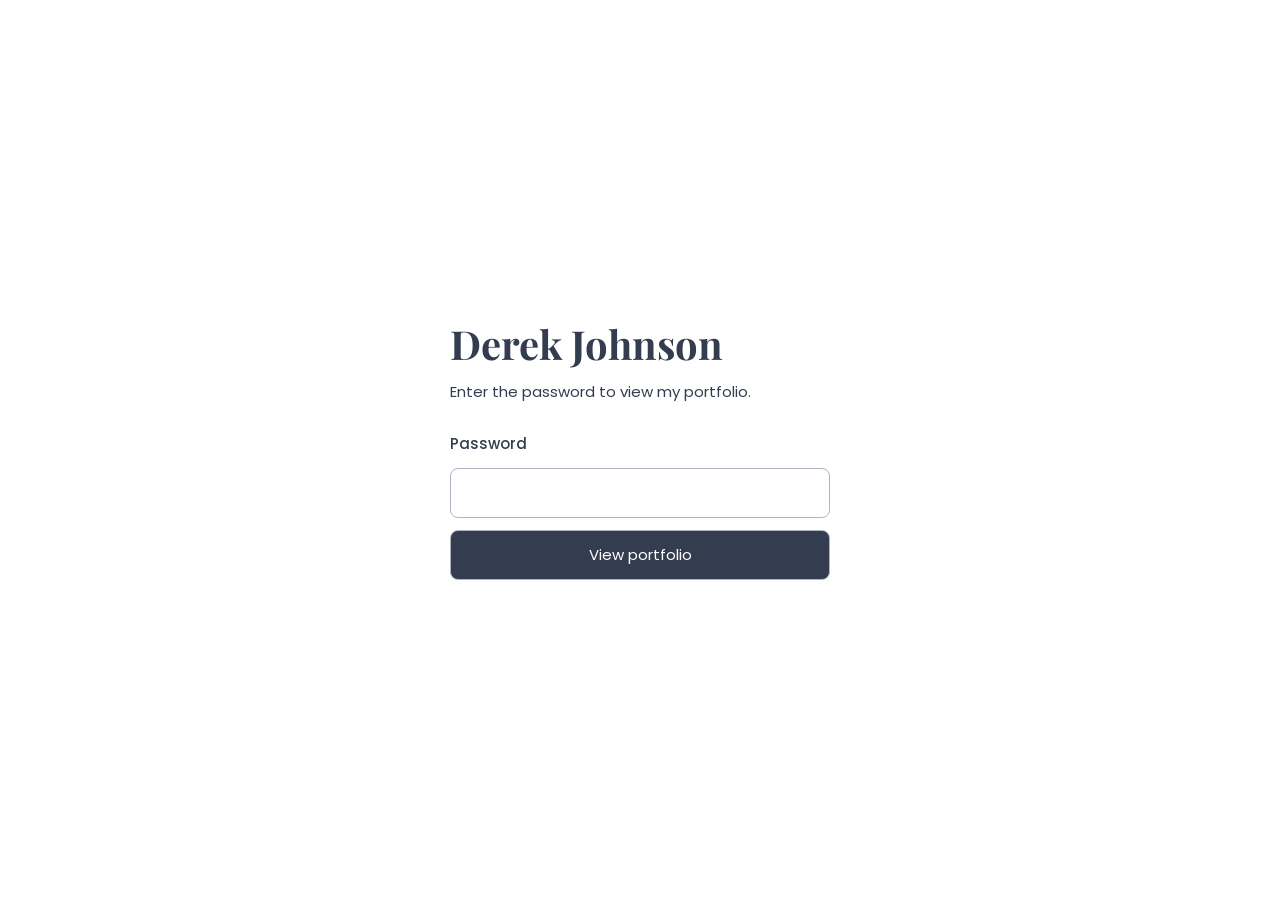
==== commit 1540ff79: "Publish portfolio source b8fb0e077a4101095454689955c8768644c1c62b" ====
--- a/cfa/index.html
+++ b/cfa/index.html
@@ -16,9 +16,9 @@
 <title>My Framer Site</title>
 <link rel="canonical" href="https://derekjohnsondesign.com/cfa">
 <meta property="og:url" content="https://derekjohnsondesign.com/cfa">
-  <script type="module" crossorigin src="/assets/index-C-QWiAgJ.js"></script>
-  <link rel="modulepreload" crossorigin href="/assets/portfolio-C_lI3_S6.js">
-  <link rel="stylesheet" crossorigin href="/assets/portfolio-CYvaiQN4.css">
+  <script type="module" crossorigin src="/assets/index-DyAuV4yf.js"></script>
+  <link rel="modulepreload" crossorigin href="/assets/portfolio-BZBuJ87l.js">
+  <link rel="stylesheet" crossorigin href="/assets/portfolio-Bgg7VfNX.css">
   <link rel="stylesheet" crossorigin href="/assets/index-BG8nY9Fd.css">
 </head>
 <body>
--- a/assets/portfolio-Bgg7VfNX.css
+++ b/assets/portfolio-Bgg7VfNX.css
@@ -0,0 +1 @@
+.password-gate{min-height:100svh;display:grid;place-items:center;padding:32px 24px;color:#343d4f;background:#fff;font:400 15px/1.6 Poppins,sans-serif}.password-gate-form{width:min(100%,380px);display:flex;flex-direction:column;gap:12px}.password-gate-form h1{margin:0;font:700 40px/1.2 Playfair Display,serif}.password-gate-form p{margin:0 0 16px}.password-gate-form label{font-weight:500}.password-gate-form input,.password-gate-form button{min-height:48px;padding:12px 16px;border:1px solid #adb5c2;border-radius:8px;font:inherit}.password-gate-form input{background:#fff;color:#343d4f}.password-gate-form button{background:#343d4f;color:#fff;cursor:pointer}.password-gate-form :is(input,button):focus-visible{outline:3px solid #20ad8a;outline-offset:3px}.password-gate-form #password-error{color:#a52b2b;margin:0}@font-face{font-family:Open Sans;font-style:normal;font-weight:400;font-stretch:100%;font-display:swap;src:url(/media/memvYaGs126MiZpBA-UvWbX2vVnXBbObj2OVTSKmu1aB.woff2) format("woff2");unicode-range:U+0460-052F,U+1C80-1C8A,U+20B4,U+2DE0-2DFF,U+A640-A69F,U+FE2E-FE2F}@font-face{font-family:Open Sans;font-style:normal;font-weight:400;font-stretch:100%;font-display:swap;src:url(/media/memvYaGs126MiZpBA-UvWbX2vVnXBbObj2OVTSumu1aB.woff2) format("woff2");unicode-range:U+0301,U+0400-045F,U+0490-0491,U+04B0-04B1,U+2116}@font-face{font-family:Open Sans;font-style:normal;font-weight:400;font-stretch:100%;font-display:swap;src:url(/media/memvYaGs126MiZpBA-UvWbX2vVnXBbObj2OVTSOmu1aB.woff2) format("woff2");unicode-range:U+1F00-1FFF}@font-face{font-family:Open Sans;font-style:normal;font-weight:400;font-stretch:100%;font-display:swap;src:url(/media/memvYaGs126MiZpBA-UvWbX2vVnXBbObj2OVTSymu1aB.woff2) format("woff2");unicode-range:U+0370-0377,U+037A-037F,U+0384-038A,U+038C,U+038E-03A1,U+03A3-03FF}@font-face{font-family:Open Sans;font-style:normal;font-weight:400;font-stretch:100%;font-display:swap;src:url(/media/memvYaGs126MiZpBA-UvWbX2vVnXBbObj2OVTS2mu1aB.woff2) format("woff2");unicode-range:U+0307-0308,U+0590-05FF,U+200C-2010,U+20AA,U+25CC,U+FB1D-FB4F}@font-face{font-family:Open Sans;font-style:normal;font-weight:400;font-stretch:100%;font-display:swap;src:url(/media/memvYaGs126MiZpBA-UvWbX2vVnXBbObj2OVTVOmu1aB.woff2) format("woff2");unicode-range:U+0302-0303,U+0305,U+0307-0308,U+0310,U+0312,U+0315,U+031A,U+0326-0327,U+032C,U+032F-0330,U+0332-0333,U+0338,U+033A,U+0346,U+034D,U+0391-03A1,U+03A3-03A9,U+03B1-03C9,U+03D1,U+03D5-03D6,U+03F0-03F1,U+03F4-03F5,U+2016-2017,U+2034-2038,U+203C,U+2040,U+2043,U+2047,U+2050,U+2057,U+205F,U+2070-2071,U+2074-208E,U+2090-209C,U+20D0-20DC,U+20E1,U+20E5-20EF,U+2100-2112,U+2114-2115,U+2117-2121,U+2123-214F,U+2190,U+2192,U+2194-21AE,U+21B0-21E5,U+21F1-21F2,U+21F4-2211,U+2213-2214,U+2216-22FF,U+2308-230B,U+2310,U+2319,U+231C-2321,U+2336-237A,U+237C,U+2395,U+239B-23B7,U+23D0,U+23DC-23E1,U+2474-2475,U+25AF,U+25B3,U+25B7,U+25BD,U+25C1,U+25CA,U+25CC,U+25FB,U+266D-266F,U+27C0-27FF,U+2900-2AFF,U+2B0E-2B11,U+2B30-2B4C,U+2BFE,U+3030,U+FF5B,U+FF5D,U+1D400-1D7FF,U+1EE00-1EEFF}@font-face{font-family:Open Sans;font-style:normal;font-weight:400;font-stretch:100%;font-display:swap;src:url(/media/memvYaGs126MiZpBA-UvWbX2vVnXBbObj2OVTUGmu1aB.woff2) format("woff2");unicode-range:U+0001-000C,U+000E-001F,U+007F-009F,U+20DD-20E0,U+20E2-20E4,U+2150-218F,U+2190,U+2192,U+2194-2199,U+21AF,U+21E6-21F0,U+21F3,U+2218-2219,U+2299,U+22C4-22C6,U+2300-243F,U+2440-244A,U+2460-24FF,U+25A0-27BF,U+2800-28FF,U+2921-2922,U+2981,U+29BF,U+29EB,U+2B00-2BFF,U+4DC0-4DFF,U+FFF9-FFFB,U+10140-1018E,U+10190-1019C,U+101A0,U+101D0-101FD,U+102E0-102FB,U+10E60-10E7E,U+1D2C0-1D2D3,U+1D2E0-1D37F,U+1F000-1F0FF,U+1F100-1F1AD,U+1F1E6-1F1FF,U+1F30D-1F30F,U+1F315,U+1F31C,U+1F31E,U+1F320-1F32C,U+1F336,U+1F378,U+1F37D,U+1F382,U+1F393-1F39F,U+1F3A7-1F3A8,U+1F3AC-1F3AF,U+1F3C2,U+1F3C4-1F3C6,U+1F3CA-1F3CE,U+1F3D4-1F3E0,U+1F3ED,U+1F3F1-1F3F3,U+1F3F5-1F3F7,U+1F408,U+1F415,U+1F41F,U+1F426,U+1F43F,U+1F441-1F442,U+1F444,U+1F446-1F449,U+1F44C-1F44E,U+1F453,U+1F46A,U+1F47D,U+1F4A3,U+1F4B0,U+1F4B3,U+1F4B9,U+1F4BB,U+1F4BF,U+1F4C8-1F4CB,U+1F4D6,U+1F4DA,U+1F4DF,U+1F4E3-1F4E6,U+1F4EA-1F4ED,U+1F4F7,U+1F4F9-1F4FB,U+1F4FD-1F4FE,U+1F503,U+1F507-1F50B,U+1F50D,U+1F512-1F513,U+1F53E-1F54A,U+1F54F-1F5FA,U+1F610,U+1F650-1F67F,U+1F687,U+1F68D,U+1F691,U+1F694,U+1F698,U+1F6AD,U+1F6B2,U+1F6B9-1F6BA,U+1F6BC,U+1F6C6-1F6CF,U+1F6D3-1F6D7,U+1F6E0-1F6EA,U+1F6F0-1F6F3,U+1F6F7-1F6FC,U+1F700-1F7FF,U+1F800-1F80B,U+1F810-1F847,U+1F850-1F859,U+1F860-1F887,U+1F890-1F8AD,U+1F8B0-1F8BB,U+1F8C0-1F8C1,U+1F900-1F90B,U+1F93B,U+1F946,U+1F984,U+1F996,U+1F9E9,U+1FA00-1FA6F,U+1FA70-1FA7C,U+1FA80-1FA89,U+1FA8F-1FAC6,U+1FACE-1FADC,U+1FADF-1FAE9,U+1FAF0-1FAF8,U+1FB00-1FBFF}@font-face{font-family:Open Sans;font-style:normal;font-weight:400;font-stretch:100%;font-display:swap;src:url(/media/memvYaGs126MiZpBA-UvWbX2vVnXBbObj2OVTSCmu1aB.woff2) format("woff2");unicode-range:U+0102-0103,U+0110-0111,U+0128-0129,U+0168-0169,U+01A0-01A1,U+01AF-01B0,U+0300-0301,U+0303-0304,U+0308-0309,U+0323,U+0329,U+1EA0-1EF9,U+20AB}@font-face{font-family:Open Sans;font-style:normal;font-weight:400;font-stretch:100%;font-display:swap;src:url(/media/memvYaGs126MiZpBA-UvWbX2vVnXBbObj2OVTSGmu1aB.woff2) format("woff2");unicode-range:U+0100-02BA,U+02BD-02C5,U+02C7-02CC,U+02CE-02D7,U+02DD-02FF,U+0304,U+0308,U+0329,U+1D00-1DBF,U+1E00-1E9F,U+1EF2-1EFF,U+2020,U+20A0-20AB,U+20AD-20C0,U+2113,U+2C60-2C7F,U+A720-A7FF}@font-face{font-family:Open Sans;font-style:normal;font-weight:400;font-stretch:100%;font-display:swap;src:url(/media/memvYaGs126MiZpBA-UvWbX2vVnXBbObj2OVTS-muw.woff2) format("woff2");unicode-range:U+0000-00FF,U+0131,U+0152-0153,U+02BB-02BC,U+02C6,U+02DA,U+02DC,U+0304,U+0308,U+0329,U+2000-206F,U+20AC,U+2122,U+2191,U+2193,U+2212,U+2215,U+FEFF,U+FFFD}@font-face{font-family:Open Sans;font-style:normal;font-weight:700;font-stretch:100%;font-display:swap;src:url(/media/memvYaGs126MiZpBA-UvWbX2vVnXBbObj2OVTSKmu1aB.woff2) format("woff2");unicode-range:U+0460-052F,U+1C80-1C8A,U+20B4,U+2DE0-2DFF,U+A640-A69F,U+FE2E-FE2F}@font-face{font-family:Open Sans;font-style:normal;font-weight:700;font-stretch:100%;font-display:swap;src:url(/media/memvYaGs126MiZpBA-UvWbX2vVnXBbObj2OVTSumu1aB.woff2) format("woff2");unicode-range:U+0301,U+0400-045F,U+0490-0491,U+04B0-04B1,U+2116}@font-face{font-family:Open Sans;font-style:normal;font-weight:700;font-stretch:100%;font-display:swap;src:url(/media/memvYaGs126MiZpBA-UvWbX2vVnXBbObj2OVTSOmu1aB.woff2) format("woff2");unicode-range:U+1F00-1FFF}@font-face{font-family:Open Sans;font-style:normal;font-weight:700;font-stretch:100%;font-display:swap;src:url(/media/memvYaGs126MiZpBA-UvWbX2vVnXBbObj2OVTSymu1aB.woff2) format("woff2");unicode-range:U+0370-0377,U+037A-037F,U+0384-038A,U+038C,U+038E-03A1,U+03A3-03FF}@font-face{font-family:Open Sans;font-style:normal;font-weight:700;font-stretch:100%;font-display:swap;src:url(/media/memvYaGs126MiZpBA-UvWbX2vVnXBbObj2OVTS2mu1aB.woff2) format("woff2");unicode-range:U+0307-0308,U+0590-05FF,U+200C-2010,U+20AA,U+25CC,U+FB1D-FB4F}@font-face{font-family:Open Sans;font-style:normal;font-weight:700;font-stretch:100%;font-display:swap;src:url(/media/memvYaGs126MiZpBA-UvWbX2vVnXBbObj2OVTVOmu1aB.woff2) format("woff2");unicode-range:U+0302-0303,U+0305,U+0307-0308,U+0310,U+0312,U+0315,U+031A,U+0326-0327,U+032C,U+032F-0330,U+0332-0333,U+0338,U+033A,U+0346,U+034D,U+0391-03A1,U+03A3-03A9,U+03B1-03C9,U+03D1,U+03D5-03D6,U+03F0-03F1,U+03F4-03F5,U+2016-2017,U+2034-2038,U+203C,U+2040,U+2043,U+2047,U+2050,U+2057,U+205F,U+2070-2071,U+2074-208E,U+2090-209C,U+20D0-20DC,U+20E1,U+20E5-20EF,U+2100-2112,U+2114-2115,U+2117-2121,U+2123-214F,U+2190,U+2192,U+2194-21AE,U+21B0-21E5,U+21F1-21F2,U+21F4-2211,U+2213-2214,U+2216-22FF,U+2308-230B,U+2310,U+2319,U+231C-2321,U+2336-237A,U+237C,U+2395,U+239B-23B7,U+23D0,U+23DC-23E1,U+2474-2475,U+25AF,U+25B3,U+25B7,U+25BD,U+25C1,U+25CA,U+25CC,U+25FB,U+266D-266F,U+27C0-27FF,U+2900-2AFF,U+2B0E-2B11,U+2B30-2B4C,U+2BFE,U+3030,U+FF5B,U+FF5D,U+1D400-1D7FF,U+1EE00-1EEFF}@font-face{font-family:Open Sans;font-style:normal;font-weight:700;font-stretch:100%;font-display:swap;src:url(/media/memvYaGs126MiZpBA-UvWbX2vVnXBbObj2OVTUGmu1aB.woff2) format("woff2");unicode-range:U+0001-000C,U+000E-001F,U+007F-009F,U+20DD-20E0,U+20E2-20E4,U+2150-218F,U+2190,U+2192,U+2194-2199,U+21AF,U+21E6-21F0,U+21F3,U+2218-2219,U+2299,U+22C4-22C6,U+2300-243F,U+2440-244A,U+2460-24FF,U+25A0-27BF,U+2800-28FF,U+2921-2922,U+2981,U+29BF,U+29EB,U+2B00-2BFF,U+4DC0-4DFF,U+FFF9-FFFB,U+10140-1018E,U+10190-1019C,U+101A0,U+101D0-101FD,U+102E0-102FB,U+10E60-10E7E,U+1D2C0-1D2D3,U+1D2E0-1D37F,U+1F000-1F0FF,U+1F100-1F1AD,U+1F1E6-1F1FF,U+1F30D-1F30F,U+1F315,U+1F31C,U+1F31E,U+1F320-1F32C,U+1F336,U+1F378,U+1F37D,U+1F382,U+1F393-1F39F,U+1F3A7-1F3A8,U+1F3AC-1F3AF,U+1F3C2,U+1F3C4-1F3C6,U+1F3CA-1F3CE,U+1F3D4-1F3E0,U+1F3ED,U+1F3F1-1F3F3,U+1F3F5-1F3F7,U+1F408,U+1F415,U+1F41F,U+1F426,U+1F43F,U+1F441-1F442,U+1F444,U+1F446-1F449,U+1F44C-1F44E,U+1F453,U+1F46A,U+1F47D,U+1F4A3,U+1F4B0,U+1F4B3,U+1F4B9,U+1F4BB,U+1F4BF,U+1F4C8-1F4CB,U+1F4D6,U+1F4DA,U+1F4DF,U+1F4E3-1F4E6,U+1F4EA-1F4ED,U+1F4F7,U+1F4F9-1F4FB,U+1F4FD-1F4FE,U+1F503,U+1F507-1F50B,U+1F50D,U+1F512-1F513,U+1F53E-1F54A,U+1F54F-1F5FA,U+1F610,U+1F650-1F67F,U+1F687,U+1F68D,U+1F691,U+1F694,U+1F698,U+1F6AD,U+1F6B2,U+1F6B9-1F6BA,U+1F6BC,U+1F6C6-1F6CF,U+1F6D3-1F6D7,U+1F6E0-1F6EA,U+1F6F0-1F6F3,U+1F6F7-1F6FC,U+1F700-1F7FF,U+1F800-1F80B,U+1F810-1F847,U+1F850-1F859,U+1F860-1F887,U+1F890-1F8AD,U+1F8B0-1F8BB,U+1F8C0-1F8C1,U+1F900-1F90B,U+1F93B,U+1F946,U+1F984,U+1F996,U+1F9E9,U+1FA00-1FA6F,U+1FA70-1FA7C,U+1FA80-1FA89,U+1FA8F-1FAC6,U+1FACE-1FADC,U+1FADF-1FAE9,U+1FAF0-1FAF8,U+1FB00-1FBFF}@font-face{font-family:Open Sans;font-style:normal;font-weight:700;font-stretch:100%;font-display:swap;src:url(/media/memvYaGs126MiZpBA-UvWbX2vVnXBbObj2OVTSCmu1aB.woff2) format("woff2");unicode-range:U+0102-0103,U+0110-0111,U+0128-0129,U+0168-0169,U+01A0-01A1,U+01AF-01B0,U+0300-0301,U+0303-0304,U+0308-0309,U+0323,U+0329,U+1EA0-1EF9,U+20AB}@font-face{font-family:Open Sans;font-style:normal;font-weight:700;font-stretch:100%;font-display:swap;src:url(/media/memvYaGs126MiZpBA-UvWbX2vVnXBbObj2OVTSGmu1aB.woff2) format("woff2");unicode-range:U+0100-02BA,U+02BD-02C5,U+02C7-02CC,U+02CE-02D7,U+02DD-02FF,U+0304,U+0308,U+0329,U+1D00-1DBF,U+1E00-1E9F,U+1EF2-1EFF,U+2020,U+20A0-20AB,U+20AD-20C0,U+2113,U+2C60-2C7F,U+A720-A7FF}@font-face{font-family:Open Sans;font-style:normal;font-weight:700;font-stretch:100%;font-display:swap;src:url(/media/memvYaGs126MiZpBA-UvWbX2vVnXBbObj2OVTS-muw.woff2) format("woff2");unicode-range:U+0000-00FF,U+0131,U+0152-0153,U+02BB-02BC,U+02C6,U+02DA,U+02DC,U+0304,U+0308,U+0329,U+2000-206F,U+20AC,U+2122,U+2191,U+2193,U+2212,U+2215,U+FEFF,U+FFFD}@font-face{font-family:Playfair Display;font-style:italic;font-weight:400;font-display:swap;src:url(/media/nuFRD-vYSZviVYUb_rj3ij__anPXDTnCjmHKM4nYO7KN_qiTXtXA-W2r.woff2) format("woff2");unicode-range:U+0301,U+0400-045F,U+0490-0491,U+04B0-04B1,U+2116}@font-face{font-family:Playfair Display;font-style:italic;font-weight:400;font-display:swap;src:url(/media/nuFRD-vYSZviVYUb_rj3ij__anPXDTnCjmHKM4nYO7KN_qiTXt7A-W2r.woff2) format("woff2");unicode-range:U+0102-0103,U+0110-0111,U+0128-0129,U+0168-0169,U+01A0-01A1,U+01AF-01B0,U+0300-0301,U+0303-0304,U+0308-0309,U+0323,U+0329,U+1EA0-1EF9,U+20AB}@font-face{font-family:Playfair Display;font-style:italic;font-weight:400;font-display:swap;src:url(/media/nuFRD-vYSZviVYUb_rj3ij__anPXDTnCjmHKM4nYO7KN_qiTXt_A-W2r.woff2) format("woff2");unicode-range:U+0100-02BA,U+02BD-02C5,U+02C7-02CC,U+02CE-02D7,U+02DD-02FF,U+0304,U+0308,U+0329,U+1D00-1DBF,U+1E00-1E9F,U+1EF2-1EFF,U+2020,U+20A0-20AB,U+20AD-20C0,U+2113,U+2C60-2C7F,U+A720-A7FF}@font-face{font-family:Playfair Display;font-style:italic;font-weight:400;font-display:swap;src:url(/media/nuFRD-vYSZviVYUb_rj3ij__anPXDTnCjmHKM4nYO7KN_qiTXtHA-Q.woff2) format("woff2");unicode-range:U+0000-00FF,U+0131,U+0152-0153,U+02BB-02BC,U+02C6,U+02DA,U+02DC,U+0304,U+0308,U+0329,U+2000-206F,U+20AC,U+2122,U+2191,U+2193,U+2212,U+2215,U+FEFF,U+FFFD}@font-face{font-family:Playfair Display;font-style:normal;font-weight:400;font-display:swap;src:url(/media/nuFiD-vYSZviVYUb_rj3ij__anPXDTjYgFE_.woff2) format("woff2");unicode-range:U+0301,U+0400-045F,U+0490-0491,U+04B0-04B1,U+2116}@font-face{font-family:Playfair Display;font-style:normal;font-weight:400;font-display:swap;src:url(/media/nuFiD-vYSZviVYUb_rj3ij__anPXDTPYgFE_.woff2) format("woff2");unicode-range:U+0102-0103,U+0110-0111,U+0128-0129,U+0168-0169,U+01A0-01A1,U+01AF-01B0,U+0300-0301,U+0303-0304,U+0308-0309,U+0323,U+0329,U+1EA0-1EF9,U+20AB}@font-face{font-family:Playfair Display;font-style:normal;font-weight:400;font-display:swap;src:url(/media/nuFiD-vYSZviVYUb_rj3ij__anPXDTLYgFE_.woff2) format("woff2");unicode-range:U+0100-02BA,U+02BD-02C5,U+02C7-02CC,U+02CE-02D7,U+02DD-02FF,U+0304,U+0308,U+0329,U+1D00-1DBF,U+1E00-1E9F,U+1EF2-1EFF,U+2020,U+20A0-20AB,U+20AD-20C0,U+2113,U+2C60-2C7F,U+A720-A7FF}@font-face{font-family:Playfair Display;font-style:normal;font-weight:400;font-display:swap;src:url(/media/nuFiD-vYSZviVYUb_rj3ij__anPXDTzYgA.woff2) format("woff2");unicode-range:U+0000-00FF,U+0131,U+0152-0153,U+02BB-02BC,U+02C6,U+02DA,U+02DC,U+0304,U+0308,U+0329,U+2000-206F,U+20AC,U+2122,U+2191,U+2193,U+2212,U+2215,U+FEFF,U+FFFD}@font-face{font-family:Playfair Display;font-style:normal;font-weight:500;font-display:swap;src:url(/media/nuFiD-vYSZviVYUb_rj3ij__anPXDTjYgFE_.woff2) format("woff2");unicode-range:U+0301,U+0400-045F,U+0490-0491,U+04B0-04B1,U+2116}@font-face{font-family:Playfair Display;font-style:normal;font-weight:500;font-display:swap;src:url(/media/nuFiD-vYSZviVYUb_rj3ij__anPXDTPYgFE_.woff2) format("woff2");unicode-range:U+0102-0103,U+0110-0111,U+0128-0129,U+0168-0169,U+01A0-01A1,U+01AF-01B0,U+0300-0301,U+0303-0304,U+0308-0309,U+0323,U+0329,U+1EA0-1EF9,U+20AB}@font-face{font-family:Playfair Display;font-style:normal;font-weight:500;font-display:swap;src:url(/media/nuFiD-vYSZviVYUb_rj3ij__anPXDTLYgFE_.woff2) format("woff2");unicode-range:U+0100-02BA,U+02BD-02C5,U+02C7-02CC,U+02CE-02D7,U+02DD-02FF,U+0304,U+0308,U+0329,U+1D00-1DBF,U+1E00-1E9F,U+1EF2-1EFF,U+2020,U+20A0-20AB,U+20AD-20C0,U+2113,U+2C60-2C7F,U+A720-A7FF}@font-face{font-family:Playfair Display;font-style:normal;font-weight:500;font-display:swap;src:url(/media/nuFiD-vYSZviVYUb_rj3ij__anPXDTzYgA.woff2) format("woff2");unicode-range:U+0000-00FF,U+0131,U+0152-0153,U+02BB-02BC,U+02C6,U+02DA,U+02DC,U+0304,U+0308,U+0329,U+2000-206F,U+20AC,U+2122,U+2191,U+2193,U+2212,U+2215,U+FEFF,U+FFFD}@font-face{font-family:Playfair Display;font-style:normal;font-weight:600;font-display:swap;src:url(/media/nuFiD-vYSZviVYUb_rj3ij__anPXDTjYgFE_.woff2) format("woff2");unicode-range:U+0301,U+0400-045F,U+0490-0491,U+04B0-04B1,U+2116}@font-face{font-family:Playfair Display;font-style:normal;font-weight:600;font-display:swap;src:url(/media/nuFiD-vYSZviVYUb_rj3ij__anPXDTPYgFE_.woff2) format("woff2");unicode-range:U+0102-0103,U+0110-0111,U+0128-0129,U+0168-0169,U+01A0-01A1,U+01AF-01B0,U+0300-0301,U+0303-0304,U+0308-0309,U+0323,U+0329,U+1EA0-1EF9,U+20AB}@font-face{font-family:Playfair Display;font-style:normal;font-weight:600;font-display:swap;src:url(/media/nuFiD-vYSZviVYUb_rj3ij__anPXDTLYgFE_.woff2) format("woff2");unicode-range:U+0100-02BA,U+02BD-02C5,U+02C7-02CC,U+02CE-02D7,U+02DD-02FF,U+0304,U+0308,U+0329,U+1D00-1DBF,U+1E00-1E9F,U+1EF2-1EFF,U+2020,U+20A0-20AB,U+20AD-20C0,U+2113,U+2C60-2C7F,U+A720-A7FF}@font-face{font-family:Playfair Display;font-style:normal;font-weight:600;font-display:swap;src:url(/media/nuFiD-vYSZviVYUb_rj3ij__anPXDTzYgA.woff2) format("woff2");unicode-range:U+0000-00FF,U+0131,U+0152-0153,U+02BB-02BC,U+02C6,U+02DA,U+02DC,U+0304,U+0308,U+0329,U+2000-206F,U+20AC,U+2122,U+2191,U+2193,U+2212,U+2215,U+FEFF,U+FFFD}@font-face{font-family:Playfair Display;font-style:normal;font-weight:700;font-display:swap;src:url(/media/nuFiD-vYSZviVYUb_rj3ij__anPXDTjYgFE_.woff2) format("woff2");unicode-range:U+0301,U+0400-045F,U+0490-0491,U+04B0-04B1,U+2116}@font-face{font-family:Playfair Display;font-style:normal;font-weight:700;font-display:swap;src:url(/media/nuFiD-vYSZviVYUb_rj3ij__anPXDTPYgFE_.woff2) format("woff2");unicode-range:U+0102-0103,U+0110-0111,U+0128-0129,U+0168-0169,U+01A0-01A1,U+01AF-01B0,U+0300-0301,U+0303-0304,U+0308-0309,U+0323,U+0329,U+1EA0-1EF9,U+20AB}@font-face{font-family:Playfair Display;font-style:normal;font-weight:700;font-display:swap;src:url(/media/nuFiD-vYSZviVYUb_rj3ij__anPXDTLYgFE_.woff2) format("woff2");unicode-range:U+0100-02BA,U+02BD-02C5,U+02C7-02CC,U+02CE-02D7,U+02DD-02FF,U+0304,U+0308,U+0329,U+1D00-1DBF,U+1E00-1E9F,U+1EF2-1EFF,U+2020,U+20A0-20AB,U+20AD-20C0,U+2113,U+2C60-2C7F,U+A720-A7FF}@font-face{font-family:Playfair Display;font-style:normal;font-weight:700;font-display:swap;src:url(/media/nuFiD-vYSZviVYUb_rj3ij__anPXDTzYgA.woff2) format("woff2");unicode-range:U+0000-00FF,U+0131,U+0152-0153,U+02BB-02BC,U+02C6,U+02DA,U+02DC,U+0304,U+0308,U+0329,U+2000-206F,U+20AC,U+2122,U+2191,U+2193,U+2212,U+2215,U+FEFF,U+FFFD}@font-face{font-family:Poppins;font-style:normal;font-weight:400;font-display:swap;src:url(/media/pxiEyp8kv8JHgFVrJJbecmNE.woff2) format("woff2");unicode-range:U+0900-097F,U+1CD0-1CF9,U+200C-200D,U+20A8,U+20B9,U+20F0,U+25CC,U+A830-A839,U+A8E0-A8FF,U+11B00-11B09}@font-face{font-family:Poppins;font-style:normal;font-weight:400;font-display:swap;src:url(/media/pxiEyp8kv8JHgFVrJJnecmNE.woff2) format("woff2");unicode-range:U+0100-02BA,U+02BD-02C5,U+02C7-02CC,U+02CE-02D7,U+02DD-02FF,U+0304,U+0308,U+0329,U+1D00-1DBF,U+1E00-1E9F,U+1EF2-1EFF,U+2020,U+20A0-20AB,U+20AD-20C0,U+2113,U+2C60-2C7F,U+A720-A7FF}@font-face{font-family:Poppins;font-style:normal;font-weight:400;font-display:swap;src:url(/media/pxiEyp8kv8JHgFVrJJfecg.woff2) format("woff2");unicode-range:U+0000-00FF,U+0131,U+0152-0153,U+02BB-02BC,U+02C6,U+02DA,U+02DC,U+0304,U+0308,U+0329,U+2000-206F,U+20AC,U+2122,U+2191,U+2193,U+2212,U+2215,U+FEFF,U+FFFD}@font-face{font-family:Poppins;font-style:normal;font-weight:500;font-display:swap;src:url(/media/pxiByp8kv8JHgFVrLGT9Z11lFc-K.woff2) format("woff2");unicode-range:U+0900-097F,U+1CD0-1CF9,U+200C-200D,U+20A8,U+20B9,U+20F0,U+25CC,U+A830-A839,U+A8E0-A8FF,U+11B00-11B09}@font-face{font-family:Poppins;font-style:normal;font-weight:500;font-display:swap;src:url(/media/pxiByp8kv8JHgFVrLGT9Z1JlFc-K.woff2) format("woff2");unicode-range:U+0100-02BA,U+02BD-02C5,U+02C7-02CC,U+02CE-02D7,U+02DD-02FF,U+0304,U+0308,U+0329,U+1D00-1DBF,U+1E00-1E9F,U+1EF2-1EFF,U+2020,U+20A0-20AB,U+20AD-20C0,U+2113,U+2C60-2C7F,U+A720-A7FF}@font-face{font-family:Poppins;font-style:normal;font-weight:500;font-display:swap;src:url(/media/pxiByp8kv8JHgFVrLGT9Z1xlFQ.woff2) format("woff2");unicode-range:U+0000-00FF,U+0131,U+0152-0153,U+02BB-02BC,U+02C6,U+02DA,U+02DC,U+0304,U+0308,U+0329,U+2000-206F,U+20AC,U+2122,U+2191,U+2193,U+2212,U+2215,U+FEFF,U+FFFD}@font-face{font-family:Poppins;font-style:normal;font-weight:600;font-display:swap;src:url(/media/pxiByp8kv8JHgFVrLEj6Z11lFc-K.woff2) format("woff2");unicode-range:U+0900-097F,U+1CD0-1CF9,U+200C-200D,U+20A8,U+20B9,U+20F0,U+25CC,U+A830-A839,U+A8E0-A8FF,U+11B00-11B09}@font-face{font-family:Poppins;font-style:normal;font-weight:600;font-display:swap;src:url(/media/pxiByp8kv8JHgFVrLEj6Z1JlFc-K.woff2) format("woff2");unicode-range:U+0100-02BA,U+02BD-02C5,U+02C7-02CC,U+02CE-02D7,U+02DD-02FF,U+0304,U+0308,U+0329,U+1D00-1DBF,U+1E00-1E9F,U+1EF2-1EFF,U+2020,U+20A0-20AB,U+20AD-20C0,U+2113,U+2C60-2C7F,U+A720-A7FF}@font-face{font-family:Poppins;font-style:normal;font-weight:600;font-display:swap;src:url(/media/pxiByp8kv8JHgFVrLEj6Z1xlFQ.woff2) format("woff2");unicode-range:U+0000-00FF,U+0131,U+0152-0153,U+02BB-02BC,U+02C6,U+02DA,U+02DC,U+0304,U+0308,U+0329,U+2000-206F,U+20AC,U+2122,U+2191,U+2193,U+2212,U+2215,U+FEFF,U+FFFD}@font-face{font-family:Poppins;font-style:normal;font-weight:700;font-display:swap;src:url(/media/pxiByp8kv8JHgFVrLCz7Z11lFc-K.woff2) format("woff2");unicode-range:U+0900-097F,U+1CD0-1CF9,U+200C-200D,U+20A8,U+20B9,U+20F0,U+25CC,U+A830-A839,U+A8E0-A8FF,U+11B00-11B09}@font-face{font-family:Poppins;font-style:normal;font-weight:700;font-display:swap;src:url(/media/pxiByp8kv8JHgFVrLCz7Z1JlFc-K.woff2) format("woff2");unicode-range:U+0100-02BA,U+02BD-02C5,U+02C7-02CC,U+02CE-02D7,U+02DD-02FF,U+0304,U+0308,U+0329,U+1D00-1DBF,U+1E00-1E9F,U+1EF2-1EFF,U+2020,U+20A0-20AB,U+20AD-20C0,U+2113,U+2C60-2C7F,U+A720-A7FF}@font-face{font-family:Poppins;font-style:normal;font-weight:700;font-display:swap;src:url(/media/pxiByp8kv8JHgFVrLCz7Z1xlFQ.woff2) format("woff2");unicode-range:U+0000-00FF,U+0131,U+0152-0153,U+02BB-02BC,U+02C6,U+02DA,U+02DC,U+0304,U+0308,U+0329,U+2000-206F,U+20AC,U+2122,U+2191,U+2193,U+2212,U+2215,U+FEFF,U+FFFD}@font-face{font-family:Playfair Display;font-style:normal;font-weight:900;src:url(/media/nuFvD-vYSZviVYUb_rj3ij__anPXJzDwcbmjWBN2PKfsunDTbtPY_Q.woff2) format("woff2");unicode-range:U+0301,U+0400-045F,U+0490-0491,U+04B0-04B1,U+2116}@font-face{font-family:Playfair Display;font-style:normal;font-weight:900;src:url(/media/nuFvD-vYSZviVYUb_rj3ij__anPXJzDwcbmjWBN2PKfsunDYbtPY_Q.woff2) format("woff2");unicode-range:U+0102-0103,U+0110-0111,U+0128-0129,U+0168-0169,U+01A0-01A1,U+01AF-01B0,U+0300-0301,U+0303-0304,U+0308-0309,U+0323,U+0329,U+1EA0-1EF9,U+20AB}@font-face{font-family:Playfair Display;font-style:normal;font-weight:900;src:url(/media/nuFvD-vYSZviVYUb_rj3ij__anPXJzDwcbmjWBN2PKfsunDZbtPY_Q.woff2) format("woff2");unicode-range:U+0100-02BA,U+02BD-02C5,U+02C7-02CC,U+02CE-02D7,U+02DD-02FF,U+0304,U+0308,U+0329,U+1D00-1DBF,U+1E00-1E9F,U+1EF2-1EFF,U+2020,U+20A0-20AB,U+20AD-20C0,U+2113,U+2C60-2C7F,U+A720-A7FF}@font-face{font-family:Playfair Display;font-style:normal;font-weight:900;src:url(/media/nuFvD-vYSZviVYUb_rj3ij__anPXJzDwcbmjWBN2PKfsunDXbtM.woff2) format("woff2");unicode-range:U+0000-00FF,U+0131,U+0152-0153,U+02BB-02BC,U+02C6,U+02DA,U+02DC,U+0304,U+0308,U+0329,U+2000-206F,U+20AC,U+2122,U+2191,U+2193,U+2212,U+2215,U+FEFF,U+FFFD}@font-face{font-family:Poppins;font-style:normal;font-weight:900;src:url(/media/pxiByp8kv8JHgFVrLBT5Z11lFc-K.woff2) format("woff2");unicode-range:U+0900-097F,U+1CD0-1CF9,U+200C-200D,U+20A8,U+20B9,U+20F0,U+25CC,U+A830-A839,U+A8E0-A8FF,U+11B00-11B09}@font-face{font-family:Poppins;font-style:normal;font-weight:900;src:url(/media/pxiByp8kv8JHgFVrLBT5Z1JlFc-K.woff2) format("woff2");unicode-range:U+0100-02BA,U+02BD-02C5,U+02C7-02CC,U+02CE-02D7,U+02DD-02FF,U+0304,U+0308,U+0329,U+1D00-1DBF,U+1E00-1E9F,U+1EF2-1EFF,U+2020,U+20A0-20AB,U+20AD-20C0,U+2113,U+2C60-2C7F,U+A720-A7FF}@font-face{font-family:Poppins;font-style:normal;font-weight:900;src:url(/media/pxiByp8kv8JHgFVrLBT5Z1xlFQ.woff2) format("woff2");unicode-range:U+0000-00FF,U+0131,U+0152-0153,U+02BB-02BC,U+02C6,U+02DA,U+02DC,U+0304,U+0308,U+0329,U+2000-206F,U+20AC,U+2122,U+2191,U+2193,U+2212,U+2215,U+FEFF,U+FFFD}@font-face{font-family:Inter;src:url(/media/5vvr9Vy74if2I6bQbJvbw7SY1pQ.woff2);font-display:swap;font-style:normal;font-weight:400;unicode-range:U+0460-052F,U+1C80-1C88,U+20B4,U+2DE0-2DFF,U+A640-A69F,U+FE2E-FE2F}@font-face{font-family:Inter;src:url(/media/EOr0mi4hNtlgWNn9if640EZzXCo.woff2);font-display:swap;font-style:normal;font-weight:400;unicode-range:U+0301,U+0400-045F,U+0490-0491,U+04B0-04B1,U+2116}@font-face{font-family:Inter;src:url(/media/Y9k9QrlZAqio88Klkmbd8VoMQc.woff2);font-display:swap;font-style:normal;font-weight:400;unicode-range:U+1F00-1FFF}@font-face{font-family:Inter;src:url(/media/OYrD2tBIBPvoJXiIHnLoOXnY9M.woff2);font-display:swap;font-style:normal;font-weight:400;unicode-range:U+0370-03FF}@font-face{font-family:Inter;src:url(/media/JeYwfuaPfZHQhEG8U5gtPDZ7WQ.woff2);font-display:swap;font-style:normal;font-weight:400;unicode-range:U+0100-024F,U+0259,U+1E00-1EFF,U+2020,U+20A0-20AB,U+20AD-20CF,U+2113,U+2C60-2C7F,U+A720-A7FF}@font-face{font-family:Inter;src:url(/media/GrgcKwrN6d3Uz8EwcLHZxwEfC4.woff2);font-display:swap;font-style:normal;font-weight:400;unicode-range:U+0000-00FF,U+0131,U+0152-0153,U+02BB-02BC,U+02C6,U+02DA,U+02DC,U+2000-206F,U+2070,U+2074-207E,U+2080-208E,U+20AC,U+2122,U+2191,U+2193,U+2212,U+2215,U+FEFF,U+FFFD}@font-face{font-family:Inter;src:url(/media/b6Y37FthZeALduNqHicBT6FutY.woff2);font-display:swap;font-style:normal;font-weight:400;unicode-range:U+0102-0103,U+0110-0111,U+0128-0129,U+0168-0169,U+01A0-01A1,U+01AF-01B0,U+1EA0-1EF9,U+20AB}@font-face{font-family:Poppins Placeholder;src:local("Arial");ascent-override:92.83%;descent-override:30.94%;line-gap-override:8.84%;size-adjust:113.11%}@font-face{font-family:Playfair Display Placeholder;src:local("Times New Roman");ascent-override:97.38%;descent-override:22.59%;line-gap-override:0%;size-adjust:111.11%}@font-face{font-family:Open Sans Placeholder;src:local("Arial");ascent-override:101.58%;descent-override:27.84%;line-gap-override:0%;size-adjust:105.22%}@font-face{font-family:Inter Placeholder;src:local("Arial");ascent-override:89.79%;descent-override:22.36%;line-gap-override:0%;size-adjust:107.89%}#main .mobile-selected-work{width:min(100% - 32px,620px);margin:24px auto 0;color:#343d4f;font:500 14px/1.4 Poppins,sans-serif}#main .mobile-selected-work p{margin:0 0 8px;font-weight:600}#main .mobile-selected-work ul{display:grid;grid-template-columns:repeat(2,minmax(0,1fr));gap:8px;padding:0;margin:0;list-style:none}#main .mobile-selected-work a{display:flex;align-items:center;min-height:44px;padding:8px 12px;border:1px solid #ccd2db;border-radius:8px;color:inherit}#main .mobile-selected-work a:hover{background-color:#f3f5f8}#main :is(.framer-RCcHt,.framer-ihJqQ,.framer-cGMWL,.framer-QPdMN)>:is(div,section){padding-top:136px}#main .framer-RCcHt .framer-1n1skam,#main .framer-QPdMN .framer-16gxi0t{padding-top:0}#main .framer-RCcHt :is(.framer-ezinn,.framer-10uf4bv){height:144px;max-width:100%}#main .framer-RCcHt .framer-x7toki{padding-bottom:32px}#main :is(.framer-RCcHt,.framer-ihJqQ) [data-framer-name="Frame 139928"],#main .framer-RCcHt [data-framer-name="Frame 140027"],#main .framer-ihJqQ [data-framer-name="Frame 138544"]{row-gap:40px}#main .framer-ihJqQ [data-framer-name="Frame 138641"],#main .framer-cGMWL :is(.framer-1fhyxe9,.framer-1h1en1w,.framer-1pl9dft,.framer-1bjzerg),#main .framer-QPdMN :is(.framer-1j0zx6k,.framer-xx6gtz,.framer-1wd531e,.framer-1e3ar8l){height:112px}#main :is(.framer-cGMWL,.framer-QPdMN)>div,#main :is(.framer-cGMWL .framer-11e1ua5,.framer-QPdMN .framer-16gxi0t){row-gap:32px}#main .case-preview-action{background-color:#343d4f;border-radius:8px;--border-color: #343d4f}#main .case-preview-action p{--framer-text-color: white !important}
